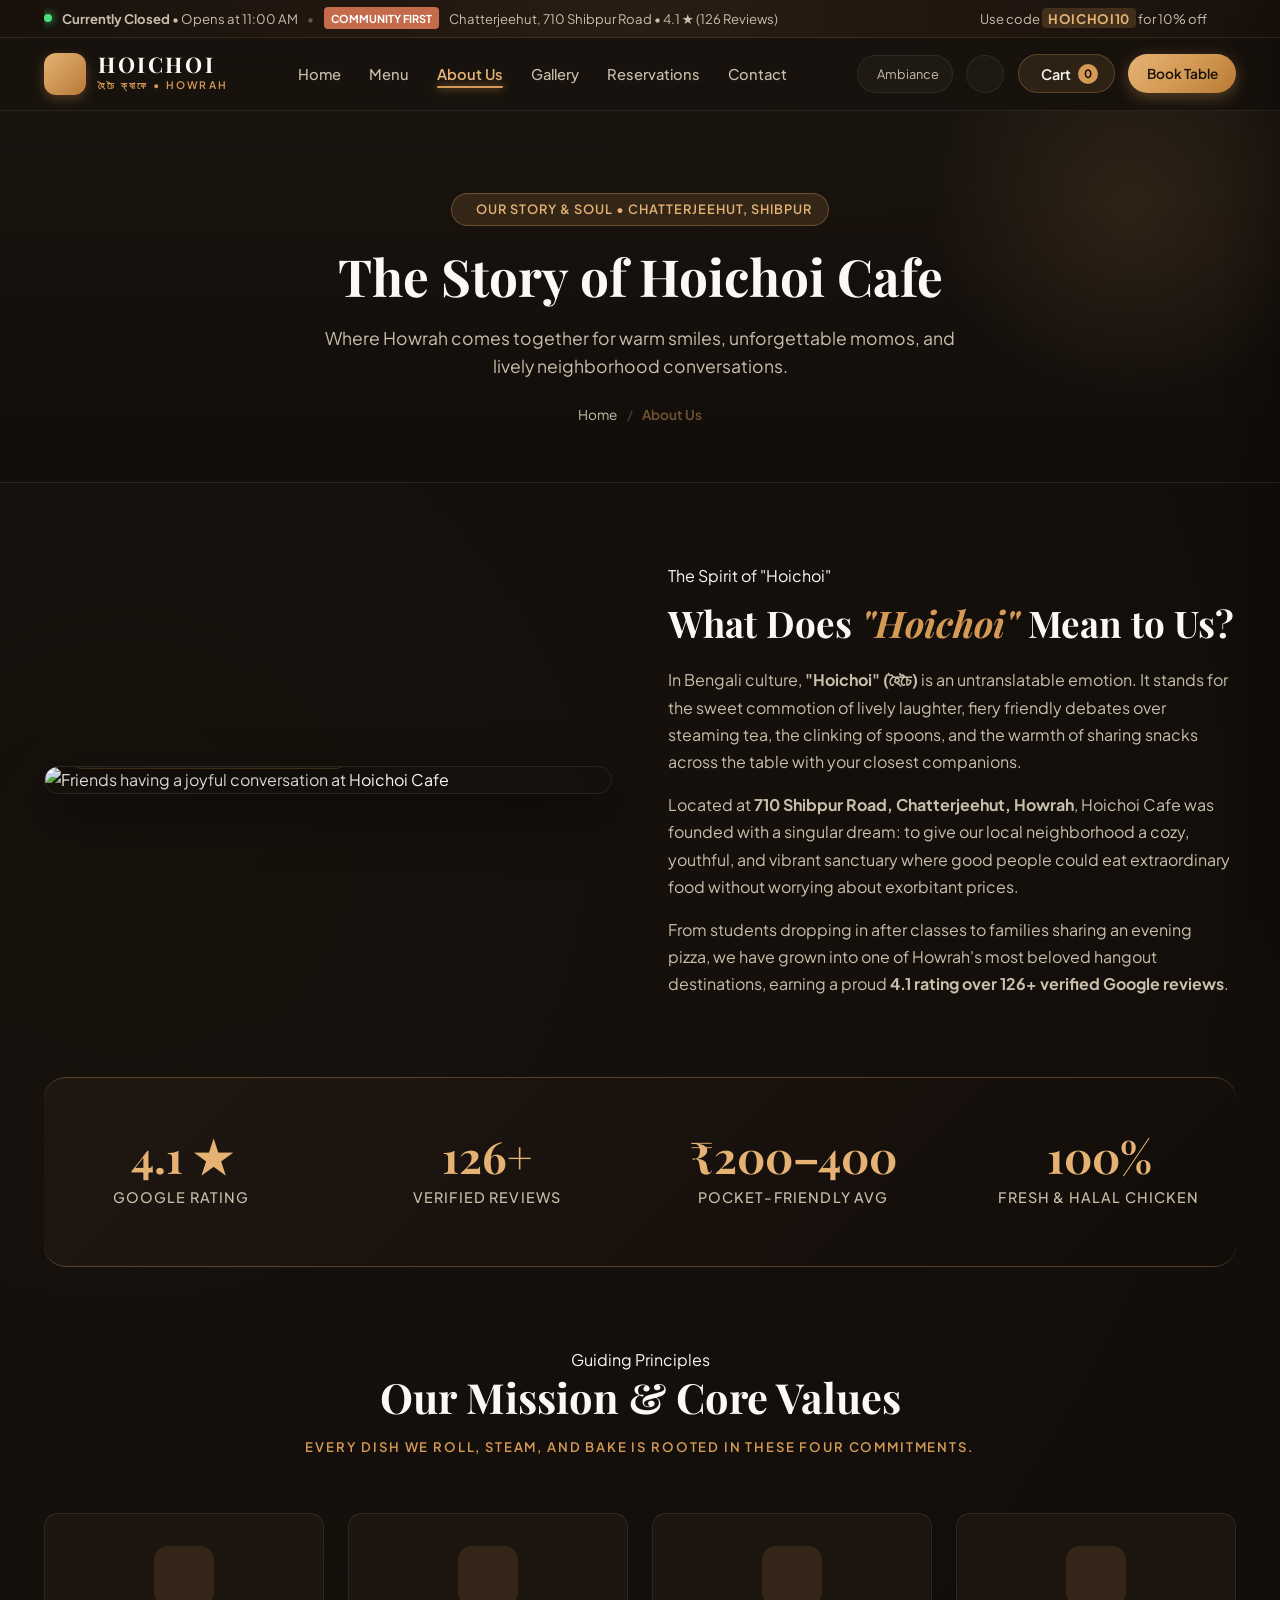
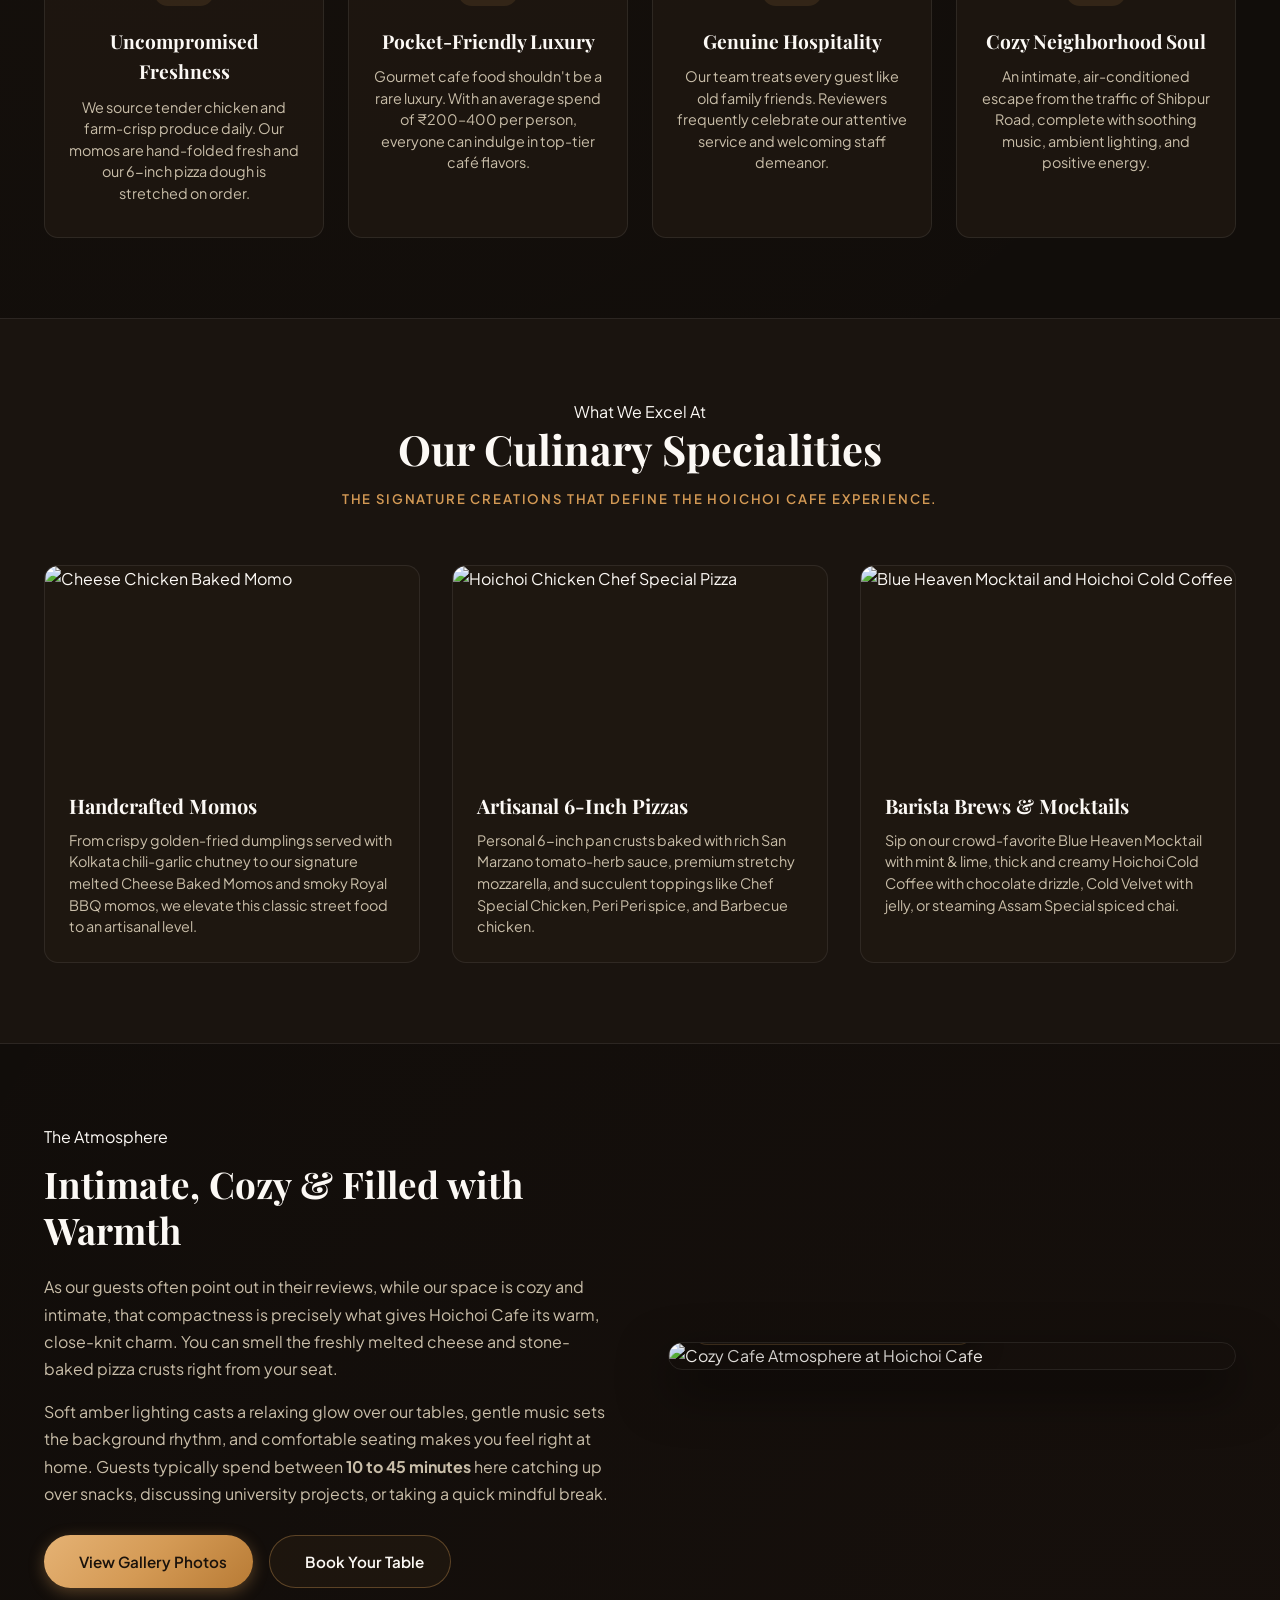
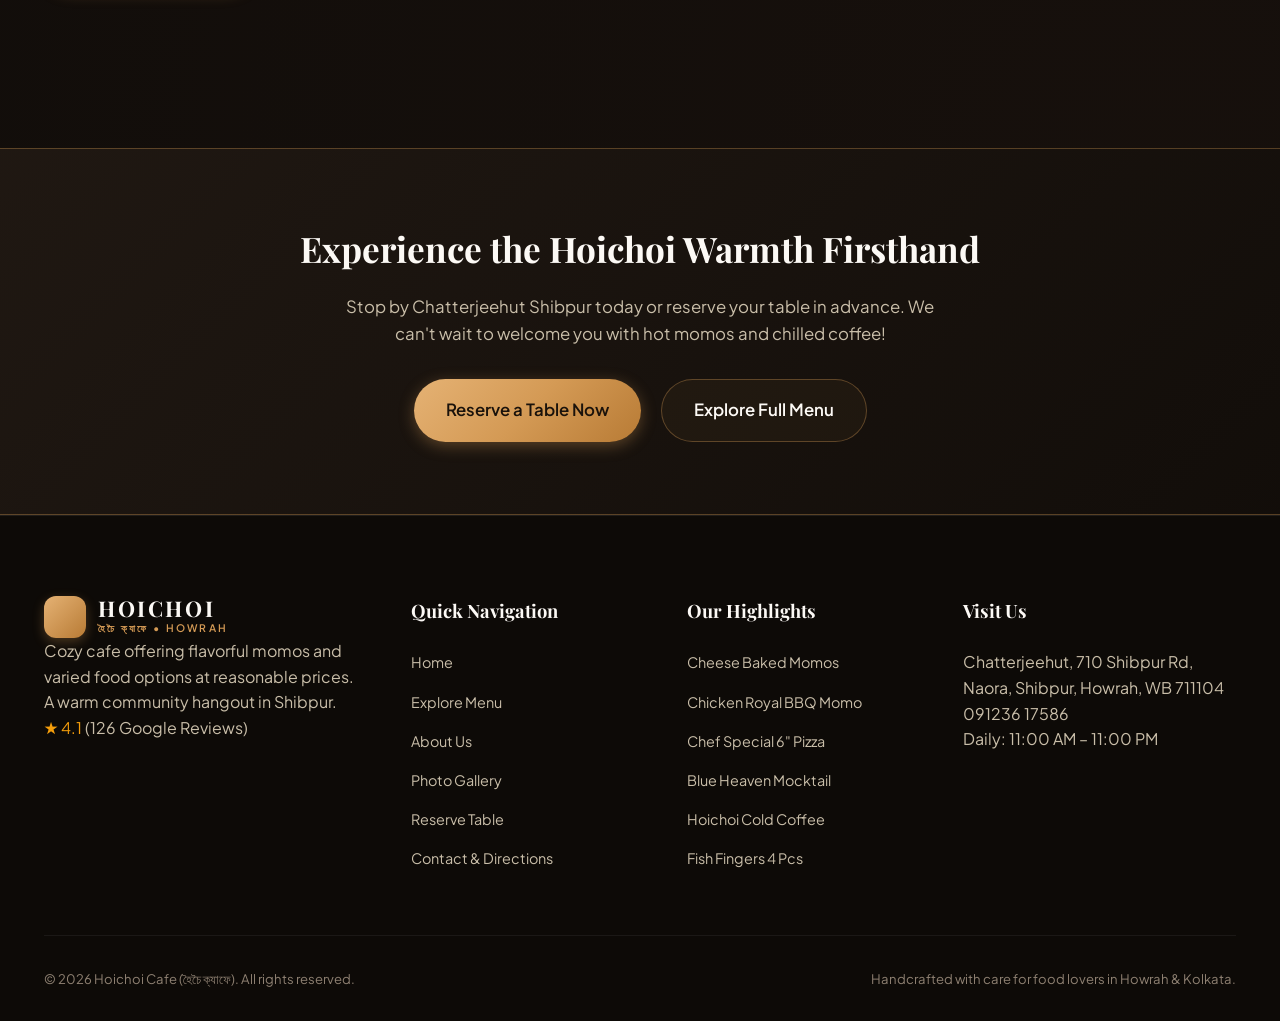
==== about.html @ 2b152eb0 "Add files via upload" ====
<!DOCTYPE html>
<html lang="en" data-theme="dark">
<head>
  <meta charset="UTF-8">
  <meta name="viewport" content="width=device-width, initial-scale=1.0">
  <title>About Us | Hoichoi Cafe - Our Story, Mission & Ambiance</title>
  <meta name="description" content="Discover the story behind Hoichoi Cafe in Chatterjeehut, Shibpur, Howrah. Learn about our passion for handcrafted momos, artisanal pizzas, warm hospitality, and community hangout vibe.">
  
  <!-- Google Fonts -->
  <link rel="preconnect" href="https://fonts.googleapis.com">
  <link rel="preconnect" href="https://fonts.gstatic.com" crossorigin>
  <link href="https://fonts.googleapis.com/css2?family=Outfit:wght@300;400;500;600;700&family=Playfair+Display:ital,wght@0,400;0,600;0,700;1,400&family=Plus+Jakarta+Sans:wght@300;400;500;600;700&display=swap" rel="stylesheet">
  
  <!-- Phosphor Icons -->
  <link rel="stylesheet" href="https://unpkg.com/@phosphor-icons/web@2.1.1/src/regular/style.css">
  <link rel="stylesheet" href="https://unpkg.com/@phosphor-icons/web@2.1.1/src/fill/style.css">
  
  <link rel="stylesheet" href="styles.css">
</head>
<body>
  <!-- Top Announcement Bar -->
  <div class="announcement-bar">
    <div class="container announcement-content">
      <div class="announcement-left">
        <span class="live-dot"></span>
        <span id="liveStatusText">Open Now • Closes 11:00 PM</span>
        <span class="sep">•</span>
        <span class="tag-pill">Community First</span>
        <span>Chatterjeehut, 710 Shibpur Road • 4.1 ★ (126 Reviews)</span>
      </div>
      <div class="announcement-right">
        <span class="promo-code">Use code <strong id="copyCoupon">HOICHOI10</strong> for 10% off</span>
        <div class="social-mini">
          <a href="contact.html" title="View Opening Hours"><i class="ph ph-clock"></i></a>
          <a href="https://maps.google.com/maps?rlz=1C1QRVC_enIN1239IN1239&udm&fvr=1&pvq=Cg0vZy8xMXQ4Mm03dnJ3IhoKFGNhZmUgd2l0aG91dCB3ZWJzaXRlEAIYAw&lqi=ChRjYWZlIHdpdGhvdXQgd2Vic2l0ZUj71c-poLmAgAhaHhAAEAEQAhgAIhRjYWZlIHdpdGhvdXQgd2Vic2l0ZZIBBGNhZmU&vet=10CAAQoqAOahcKEwjg4t6H-IuYAxUAAAAAHQAAAAAQDw..i&cs=0&um=1&ie=UTF-8&fb=1&gl=in&sa=X&ftid=0x3a02791e9f2cd5b3:0xe5c4fc4b0a69f94d" target="_blank" rel="noopener" title="Google Maps"><i class="ph ph-map-pin"></i></a>
        </div>
      </div>
    </div>
  </div>

  <!-- Header / Navigation -->
  <header class="site-header" id="header">
    <div class="container header-container">
      <a href="index.html" class="brand-logo" aria-label="Hoichoi Cafe Home">
        <div class="logo-mark">
          <i class="ph ph-coffee"></i>
          <span class="steam-ring"></span>
        </div>
        <div class="logo-text">
          <span class="brand-name">HOICHOI</span>
          <span class="brand-sub">হৈচৈ ক্যাফে • HOWRAH</span>
        </div>
      </a>

      <!-- Desktop Navigation Links -->
      <nav class="nav-menu" id="navMenu">
        <ul class="nav-list">
          <li><a href="index.html" class="nav-link">Home</a></li>
          <li><a href="menu.html" class="nav-link">Menu</a></li>
          <li><a href="about.html" class="nav-link active">About Us</a></li>
          <li><a href="gallery.html" class="nav-link">Gallery</a></li>
          <li><a href="reservations.html" class="nav-link">Reservations</a></li>
          <li><a href="contact.html" class="nav-link">Contact</a></li>
        </ul>
      </nav>

      <!-- Action Utilities -->
      <div class="header-actions">
        <!-- Ambient Sound Player Toggle -->
        <button class="icon-btn" id="soundToggle" title="Toggle cozy cafe ambient sound" aria-label="Toggle cafe ambiance audio">
          <i class="ph ph-speaker-slash" id="soundIcon"></i>
          <span class="audio-label">Ambiance</span>
        </button>

        <!-- Theme Toggle -->
        <button class="icon-btn" id="themeToggle" title="Switch Theme (Dark Roast / Warm Cream)" aria-label="Toggle Dark or Light theme">
          <i class="ph ph-sun" id="themeIcon"></i>
        </button>

        <!-- Cart Trigger Button -->
        <button class="cart-trigger" id="cartTrigger" aria-label="View Shopping Cart">
          <i class="ph ph-shopping-bag"></i>
          <span class="cart-label">Cart</span>
          <span class="cart-count" id="cartCount">0</span>
        </button>

        <!-- Reservation CTA -->
        <a href="reservations.html" class="btn btn-primary btn-sm header-cta">Book Table</a>

        <!-- Mobile Menu Toggle Button -->
        <button class="mobile-toggle" id="mobileMenuToggle" aria-label="Toggle navigation menu">
          <span class="bar"></span>
          <span class="bar"></span>
          <span class="bar"></span>
        </button>
      </div>
    </div>
  </header>

  <!-- Mobile Drawer Menu Overlay -->
  <div class="mobile-drawer" id="mobileDrawer">
    <div class="drawer-header">
      <div class="brand-logo">
        <div class="logo-mark"><i class="ph ph-coffee"></i></div>
        <div class="logo-text">
          <span class="brand-name">HOICHOI</span>
          <span class="brand-sub">হৈচৈ ক্যাফে</span>
        </div>
      </div>
      <button class="close-btn" id="mobileCloseBtn" aria-label="Close menu">&times;</button>
    </div>
    <ul class="mobile-nav-list">
      <li><a href="index.html" class="mobile-nav-link"><i class="ph ph-house"></i> Home</a></li>
      <li><a href="menu.html" class="mobile-nav-link"><i class="ph ph-fork-knife"></i> Full Menu</a></li>
      <li><a href="about.html" class="mobile-nav-link active"><i class="ph ph-info"></i> Our Story</a></li>
      <li><a href="gallery.html" class="mobile-nav-link"><i class="ph ph-image"></i> Photo Gallery</a></li>
      <li><a href="reservations.html" class="mobile-nav-link"><i class="ph ph-calendar-check"></i> Book a Table</a></li>
      <li><a href="contact.html" class="mobile-nav-link"><i class="ph ph-map-pin"></i> Hours & Contact</a></li>
    </ul>
    <div class="drawer-footer">
      <a href="reservations.html" class="btn btn-primary btn-block">Reserve a Table</a>
      <div class="drawer-info" style="margin-top: 1rem;">
        <p><i class="ph ph-map-pin"></i> Chatterjeehut, 710 Shibpur Rd, Howrah</p>
        <p><i class="ph ph-phone"></i> 091236 17586</p>
      </div>
    </div>
  </div>
  <div class="drawer-backdrop" id="drawerBackdrop"></div>

  <!-- PAGE HERO BANNER -->
  <section class="page-hero">
    <div class="container page-hero-container">
      <div class="page-badge">
        <i class="ph-fill ph-heart"></i> Our Story & Soul • Chatterjeehut, Shibpur
      </div>
      <h1 class="page-title">The Story of Hoichoi Cafe</h1>
      <p class="page-subtitle">
        Where Howrah comes together for warm smiles, unforgettable momos, and lively neighborhood conversations.
      </p>
      <nav class="breadcrumb-nav">
        <a href="index.html">Home</a>
        <span>/</span>
        <span class="current">About Us</span>
      </nav>
    </div>
  </section>

  <!-- CHAPTER 1: THE STORY & INTRODUCTION -->
  <section class="about-section">
    <div class="container">
      <div class="about-grid-2col">
        <div class="about-visual">
          <img src="https://images.unsplash.com/photo-1521017432531-fbd92d768814?q=80&w=900&auto=format&fit=crop" alt="Friends having a joyful conversation at Hoichoi Cafe">
          <div class="about-floating-card">
            <div class="rating-stars">★★★★★</div>
            <div class="rating-text">"Staff behaviour & Ambience also Good"</div>
            <strong style="font-size: 0.82rem; margin-top: 0.25rem; display: block;">— Subhajit D. (Google Review)</strong>
          </div>
        </div>

        <div class="about-content">
          <div class="section-tag"><i class="ph-fill ph-book-open"></i> The Spirit of "Hoichoi"</div>
          <h2 style="font-family: var(--font-heading); font-size: 2.3rem; margin: 0.75rem 0 1.25rem; line-height: 1.25;">
            What Does <span class="text-accent italic">"Hoichoi"</span> Mean to Us?
          </h2>
          <p style="color: var(--text-secondary); margin-bottom: 1rem; line-height: 1.7;">
            In Bengali culture, <strong>"Hoichoi" (হৈচৈ)</strong> is an untranslatable emotion. It stands for the sweet commotion of lively laughter, fiery friendly debates over steaming tea, the clinking of spoons, and the warmth of sharing snacks across the table with your closest companions.
          </p>
          <p style="color: var(--text-secondary); margin-bottom: 1rem; line-height: 1.7;">
            Located at <strong>710 Shibpur Road, Chatterjeehut, Howrah</strong>, Hoichoi Cafe was founded with a singular dream: to give our local neighborhood a cozy, youthful, and vibrant sanctuary where good people could eat extraordinary food without worrying about exorbitant prices.
          </p>
          <p style="color: var(--text-secondary); line-height: 1.7;">
            From students dropping in after classes to families sharing an evening pizza, we have grown into one of Howrah's most beloved hangout destinations, earning a proud <strong>4.1 rating over 126+ verified Google reviews</strong>.
          </p>
        </div>
      </div>

      <!-- KEY STATS RIBBON -->
      <div class="stats-ribbon" style="border-radius: var(--radius-lg); margin: 3rem 0;">
        <div class="stats-grid">
          <div class="stat-item">
            <div class="stat-num">4.1 ★</div>
            <div class="stat-label">Google Rating</div>
          </div>
          <div class="stat-item">
            <div class="stat-num">126+</div>
            <div class="stat-label">Verified Reviews</div>
          </div>
          <div class="stat-item">
            <div class="stat-num">₹200–400</div>
            <div class="stat-label">Pocket-Friendly Avg</div>
          </div>
          <div class="stat-item">
            <div class="stat-num">100%</div>
            <div class="stat-label">Fresh & Halal Chicken</div>
          </div>
        </div>
      </div>

      <!-- CHAPTER 2: OUR MISSION & VALUES -->
      <div style="margin-top: 5rem;">
        <div class="section-header text-center">
          <div class="section-tag"><i class="ph-fill ph-compass"></i> Guiding Principles</div>
          <h2 class="section-title">Our Mission & Core Values</h2>
          <p class="section-subtitle">Every dish we roll, steam, and bake is rooted in these four commitments.</p>
        </div>

        <div class="values-grid">
          <!-- Value 1 -->
          <div class="value-card">
            <div class="value-icon-box"><i class="ph ph-sparkle"></i></div>
            <h3>Uncompromised Freshness</h3>
            <p>
              We source tender chicken and farm-crisp produce daily. Our momos are hand-folded fresh and our 6-inch pizza dough is stretched on order.
            </p>
          </div>

          <!-- Value 2 -->
          <div class="value-card">
            <div class="value-icon-box"><i class="ph ph-wallet"></i></div>
            <h3>Pocket-Friendly Luxury</h3>
            <p>
              Gourmet cafe food shouldn't be a rare luxury. With an average spend of ₹200–400 per person, everyone can indulge in top-tier café flavors.
            </p>
          </div>

          <!-- Value 3 -->
          <div class="value-card">
            <div class="value-icon-box"><i class="ph ph-smiley"></i></div>
            <h3>Genuine Hospitality</h3>
            <p>
              Our team treats every guest like old family friends. Reviewers frequently celebrate our attentive service and welcoming staff demeanor.
            </p>
          </div>

          <!-- Value 4 -->
          <div class="value-card">
            <div class="value-icon-box"><i class="ph ph-armchair"></i></div>
            <h3>Cozy Neighborhood Soul</h3>
            <p>
              An intimate, air-conditioned escape from the traffic of Shibpur Road, complete with soothing music, ambient lighting, and positive energy.
            </p>
          </div>
        </div>
      </div>

    </div>
  </section>

  <!-- CHAPTER 3: OUR SPECIALITY SHOWCASE -->
  <section class="specialities-showcase">
    <div class="container">
      <div class="section-header text-center">
        <div class="section-tag"><i class="ph-fill ph-cooking-pot"></i> What We Excel At</div>
        <h2 class="section-title">Our Culinary Specialities</h2>
        <p class="section-subtitle">The signature creations that define the Hoichoi Cafe experience.</p>
      </div>

      <div class="specialities-grid">
        <!-- Spec 1: Momos -->
        <div class="spec-card">
          <div class="spec-image">
            <img src="https://images.unsplash.com/photo-1563245372-f21724e3856d?q=80&w=800&auto=format&fit=crop" alt="Cheese Chicken Baked Momo">
          </div>
          <div class="spec-content">
            <h3>Handcrafted Momos</h3>
            <p>
              From crispy golden-fried dumplings served with Kolkata chili-garlic chutney to our signature melted Cheese Baked Momos and smoky Royal BBQ momos, we elevate this classic street food to an artisanal level.
            </p>
          </div>
        </div>

        <!-- Spec 2: Pizzas -->
        <div class="spec-card">
          <div class="spec-image">
            <img src="https://images.unsplash.com/photo-1565299624946-b28f40a0ae38?q=80&w=800&auto=format&fit=crop" alt="Hoichoi Chicken Chef Special Pizza">
          </div>
          <div class="spec-content">
            <h3>Artisanal 6-Inch Pizzas</h3>
            <p>
              Personal 6-inch pan crusts baked with rich San Marzano tomato-herb sauce, premium stretchy mozzarella, and succulent toppings like Chef Special Chicken, Peri Peri spice, and Barbecue chicken.
            </p>
          </div>
        </div>

        <!-- Spec 3: Coolers & Coffee -->
        <div class="spec-card">
          <div class="spec-image">
            <img src="https://images.unsplash.com/photo-1513558161293-cdaf765ed2fd?q=80&w=800&auto=format&fit=crop" alt="Blue Heaven Mocktail and Hoichoi Cold Coffee">
          </div>
          <div class="spec-content">
            <h3>Barista Brews & Mocktails</h3>
            <p>
              Sip on our crowd-favorite Blue Heaven Mocktail with mint & lime, thick and creamy Hoichoi Cold Coffee with chocolate drizzle, Cold Velvet with jelly, or steaming Assam Special spiced chai.
            </p>
          </div>
        </div>
      </div>
    </div>
  </section>

  <!-- CHAPTER 4: CAFE ATMOSPHERE & AMBIANCE -->
  <section class="about-section" style="padding: 5rem 0;">
    <div class="container">
      <div class="about-grid-2col reverse">
        <div class="about-visual">
          <img src="https://images.unsplash.com/photo-1554118811-1e0d58224f24?q=80&w=900&auto=format&fit=crop" alt="Cozy Cafe Atmosphere at Hoichoi Cafe">
          <div class="about-floating-card">
            <div class="rating-stars">★★★★☆</div>
            <div class="rating-text">"Cozy place for hangout with friends and family, though space is bit short"</div>
            <strong style="font-size: 0.82rem; margin-top: 0.25rem; display: block;">— Anirban S. (Google Review)</strong>
          </div>
        </div>

        <div class="about-content">
          <div class="section-tag"><i class="ph-fill ph-coffee"></i> The Atmosphere</div>
          <h2 style="font-family: var(--font-heading); font-size: 2.3rem; margin: 0.75rem 0 1.25rem; line-height: 1.25;">
            Intimate, Cozy & Filled with Warmth
          </h2>
          <p style="color: var(--text-secondary); margin-bottom: 1rem; line-height: 1.7;">
            As our guests often point out in their reviews, while our space is cozy and intimate, that compactness is precisely what gives Hoichoi Cafe its warm, close-knit charm. You can smell the freshly melted cheese and stone-baked pizza crusts right from your seat.
          </p>
          <p style="color: var(--text-secondary); margin-bottom: 1rem; line-height: 1.7;">
            Soft amber lighting casts a relaxing glow over our tables, gentle music sets the background rhythm, and comfortable seating makes you feel right at home. Guests typically spend between <strong>10 to 45 minutes</strong> here catching up over snacks, discussing university projects, or taking a quick mindful break.
          </p>
          <div style="display: flex; gap: 1rem; margin-top: 1.75rem; flex-wrap: wrap;">
            <a href="gallery.html" class="btn btn-primary">
              <i class="ph ph-image"></i> View Gallery Photos
            </a>
            <a href="reservations.html" class="btn btn-outline">
              <i class="ph ph-calendar-check"></i> Book Your Table
            </a>
          </div>
        </div>
      </div>
    </div>
  </section>

  <!-- CTA BANNER -->
  <section style="background: linear-gradient(135deg, rgba(32, 24, 18, 0.95), rgba(18, 13, 9, 0.95)); border-top: 1px solid var(--border-accent); border-bottom: 1px solid var(--border-accent); padding: 4.5rem 0; text-align: center;">
    <div class="container">
      <h2 style="font-family: var(--font-heading); font-size: 2.2rem; margin-bottom: 1rem;">Experience the Hoichoi Warmth Firsthand</h2>
      <p style="color: var(--text-secondary); max-width: 620px; margin: 0 auto 2rem; font-size: 1.05rem; line-height: 1.6;">
        Stop by Chatterjeehut Shibpur today or reserve your table in advance. We can't wait to welcome you with hot momos and chilled coffee!
      </p>
      <div style="display: flex; justify-content: center; gap: 1.25rem; flex-wrap: wrap;">
        <a href="reservations.html" class="btn btn-primary btn-lg">Reserve a Table Now</a>
        <a href="menu.html" class="btn btn-outline btn-lg">Explore Full Menu</a>
      </div>
    </div>
  </section>

  <!-- SITE FOOTER -->
  <footer class="site-footer">
    <div class="container">
      <div class="footer-grid">
        <div class="footer-col brand-col">
          <div class="brand-logo footer-logo">
            <div class="logo-mark"><i class="ph ph-coffee"></i></div>
            <div class="logo-text">
              <span class="brand-name">HOICHOI</span>
              <span class="brand-sub">হৈচৈ ক্যাফে • HOWRAH</span>
            </div>
          </div>
          <p class="footer-desc">
            Cozy cafe offering flavorful momos and varied food options at reasonable prices. A warm community hangout in Shibpur.
          </p>
          <div class="footer-rating-pill">
            <span style="color: #f59e0b;">★ 4.1</span>
            <span>(126 Google Reviews)</span>
          </div>
        </div>

        <div class="footer-col">
          <h4 class="footer-heading">Quick Navigation</h4>
          <ul class="footer-links">
            <li><a href="index.html">Home</a></li>
            <li><a href="menu.html">Explore Menu</a></li>
            <li><a href="about.html">About Us</a></li>
            <li><a href="gallery.html">Photo Gallery</a></li>
            <li><a href="reservations.html">Reserve Table</a></li>
            <li><a href="contact.html">Contact & Directions</a></li>
          </ul>
        </div>

        <div class="footer-col">
          <h4 class="footer-heading">Our Highlights</h4>
          <ul class="footer-links">
            <li><a href="menu.html">Cheese Baked Momos</a></li>
            <li><a href="menu.html">Chicken Royal BBQ Momo</a></li>
            <li><a href="menu.html">Chef Special 6" Pizza</a></li>
            <li><a href="menu.html">Blue Heaven Mocktail</a></li>
            <li><a href="menu.html">Hoichoi Cold Coffee</a></li>
            <li><a href="menu.html">Fish Fingers 4 Pcs</a></li>
          </ul>
        </div>

        <div class="footer-col">
          <h4 class="footer-heading">Visit Us</h4>
          <p class="footer-address">
            <i class="ph ph-map-pin"></i> Chatterjeehut, 710 Shibpur Rd, Naora, Shibpur, Howrah, WB 711104
          </p>
          <p class="footer-phone">
            <i class="ph ph-phone"></i> <a href="tel:09123617586">091236 17586</a>
          </p>
          <p class="footer-hours">
            <i class="ph ph-clock"></i> Daily: 11:00 AM – 11:00 PM
          </p>
        </div>
      </div>

      <div class="footer-bottom">
        <p>&copy; 2026 Hoichoi Cafe (হৈচৈ ক্যাফে). All rights reserved.</p>
        <p class="footer-credit">Handcrafted with care for food lovers in Howrah & Kolkata.</p>
      </div>
    </div>
  </footer>

  <!-- SLIDE-OUT CART DRAWER -->
  <div class="cart-drawer" id="cartDrawer">
    <div class="cart-header">
      <div class="cart-title-wrap">
        <i class="ph ph-shopping-bag"></i>
        <h3>Your Order</h3>
        <span class="cart-items-count-badge" id="cartHeaderCount">0 items</span>
      </div>
      <div style="display: flex; gap: 0.5rem; align-items: center;">
        <button class="icon-btn-sm" id="clearCartBtn" title="Clear Cart"><i class="ph ph-trash"></i></button>
        <button class="close-btn" id="closeCartBtn" aria-label="Close cart">&times;</button>
      </div>
    </div>

    <!-- Order Type Selector -->
    <div class="order-type-selector">
      <button class="type-pill active" data-type="pickup">Takeaway / Pickup</button>
      <button class="type-pill" data-type="dinein">Dine-in</button>
      <button class="type-pill" data-type="delivery">Local Delivery</button>
    </div>

    <!-- Cart Items Scroll List -->
    <div class="cart-items-list" id="cartItemsList">
      <!-- Injected by app.js -->
    </div>

    <!-- Cart Footer & Calculations -->
    <div class="cart-footer">
      <!-- Promo Code Field -->
      <div class="promo-box">
        <input type="text" id="promoCodeInput" placeholder="Promo code (e.g. HOICHOI10)" aria-label="Promo code">
        <button class="btn btn-sm btn-outline" id="applyPromoBtn">Apply</button>
      </div>

      <!-- Tip Selector -->
      <div class="tip-section">
        <span class="tip-label">Kitchen Team Tip:</span>
        <div class="tip-pills">
          <button class="tip-pill active" data-tip="0">0%</button>
          <button class="tip-pill" data-tip="5">5%</button>
          <button class="tip-pill" data-tip="10">10%</button>
        </div>
      </div>

      <!-- Price Breakdown -->
      <div class="pricing-summary">
        <div class="summary-line">
          <span>Subtotal</span>
          <span id="cartSubtotal">₹0</span>
        </div>
        <div class="summary-line" id="discountRow" style="display: none; color: #4ade80;">
          <span>Discount (HOICHOI10)</span>
          <span id="cartDiscount">-₹0</span>
        </div>
        <div class="summary-line">
          <span>Tip</span>
          <span id="cartTip">₹0</span>
        </div>
        <div class="summary-line total-line">
          <span>Total Payable</span>
          <span id="cartTotal">₹0</span>
        </div>
      </div>

      <button class="btn btn-primary btn-block btn-lg" id="checkoutBtn">
        <span>Proceed to Checkout</span>
        <i class="ph ph-arrow-right"></i>
      </button>
    </div>
  </div>

  <!-- CHECKOUT SUCCESS MODAL -->
  <div class="modal-backdrop" id="checkoutSuccessModal">
    <div class="checkout-card glassmorphism">
      <div class="checkout-badge-icon"><i class="ph-fill ph-check-circle"></i></div>
      <h2 style="font-family: var(--font-heading); margin-bottom: 0.5rem;">Order Received!</h2>
      <p style="color: var(--text-secondary); margin-bottom: 1.5rem;">
        Thank you for ordering at Hoichoi Cafe. Your order reference code is:
      </p>
      <div class="order-ref-pill" id="orderReferenceCode" style="font-size: 1.4rem; font-weight: 700; letter-spacing: 0.1em; color: var(--accent-light); margin-bottom: 1rem;">
        #HC-5421
      </div>
      <p style="font-size: 0.9rem; color: var(--text-muted); margin-bottom: 1.5rem;">
        Total: <strong id="modalOrderTotal" style="color: var(--text-primary);">₹0</strong> • Estimated preparation time: 15–20 minutes. Please present this code at our counter at Chatterjeehut.
      </p>
      <button class="btn btn-primary" id="closeOrderSuccessBtn">Awesome, Got It!</button>
    </div>
  </div>

  <!-- Toast Notification Container -->
  <div class="toast-container" id="toastContainer"></div>

  <!-- Application Script -->
  <script src="app.js"></script>
</body>
</html>
---- styles.css ----
/* ==========================================================================
   L'AURA CAFÉ & ROASTERY - LUXURY ARTISANAL DESIGN SYSTEM
   ========================================================================== */

:root {
  /* Dark Roast Palette (Default) */
  --bg-primary: #110d0a;
  --bg-secondary: #1a140f;
  --bg-card: rgba(32, 24, 18, 0.75);
  --bg-card-hover: rgba(43, 33, 25, 0.9);
  --bg-glass: rgba(26, 20, 15, 0.7);
  --bg-glass-border: rgba(216, 159, 92, 0.18);
  
  --text-primary: #fcf9f5;
  --text-secondary: #c9bea9;
  --text-muted: #8e8072;
  
  --accent-primary: #d49a55;
  --accent-light: #e5b274;
  --accent-dark: #b87b35;
  --accent-terracotta: #c46b4c;
  --accent-sage: #7d967e;
  
  --border-subtle: rgba(255, 255, 255, 0.08);
  --border-accent: rgba(212, 154, 85, 0.35);
  
  --shadow-sm: 0 4px 12px rgba(0, 0, 0, 0.25);
  --shadow-md: 0 10px 30px rgba(0, 0, 0, 0.35);
  --shadow-lg: 0 20px 50px rgba(0, 0, 0, 0.55);
  --shadow-glow: 0 0 35px rgba(212, 154, 85, 0.25);

  --font-heading: 'Playfair Display', Georgia, serif;
  --font-body: 'Plus Jakarta Sans', system-ui, -apple-system, sans-serif;
  --font-accent: 'Outfit', sans-serif;

  --radius-sm: 8px;
  --radius-md: 14px;
  --radius-lg: 22px;
  --radius-full: 9999px;

  --transition-fast: 0.18s cubic-bezier(0.4, 0, 0.2, 1);
  --transition-normal: 0.3s cubic-bezier(0.4, 0, 0.2, 1);
  --transition-smooth: 0.45s cubic-bezier(0.16, 1, 0.3, 1);
}

/* Warm Cream Daylight Mode */
[data-theme="light"] {
  --bg-primary: #faf6f0;
  --bg-secondary: #f2ece2;
  --bg-card: rgba(255, 255, 255, 0.85);
  --bg-card-hover: #ffffff;
  --bg-glass: rgba(255, 255, 255, 0.82);
  --bg-glass-border: rgba(184, 123, 53, 0.22);
  
  --text-primary: #241913;
  --text-secondary: #57463b;
  --text-muted: #827265;
  
  --accent-primary: #b87b35;
  --accent-light: #cb924f;
  --accent-dark: #8c571e;
  --accent-terracotta: #ad5435;
  --accent-sage: #5e7a60;
  
  --border-subtle: rgba(43, 29, 20, 0.1);
  --border-accent: rgba(184, 123, 53, 0.35);
  
  --shadow-sm: 0 4px 12px rgba(87, 70, 59, 0.08);
  --shadow-md: 0 10px 30px rgba(87, 70, 59, 0.12);
  --shadow-lg: 0 20px 50px rgba(87, 70, 59, 0.18);
  --shadow-glow: 0 0 35px rgba(184, 123, 53, 0.15);
}

/* ==========================================================================
   RESET & BASE STYLES
   ========================================================================== */
*, *::before, *::after {
  box-sizing: border-box;
  margin: 0;
  padding: 0;
}

html {
  scroll-behavior: smooth;
  font-size: 16px;
  -webkit-text-size-adjust: 100%;
}

body {
  font-family: var(--font-body);
  background-color: var(--bg-primary);
  color: var(--text-primary);
  line-height: 1.6;
  overflow-x: hidden;
  transition: background-color var(--transition-normal), color var(--transition-normal);
  background-image: 
    radial-gradient(circle at 10% 20%, rgba(212, 154, 85, 0.03) 0%, transparent 40%),
    radial-gradient(circle at 90% 80%, rgba(196, 107, 76, 0.03) 0%, transparent 40%);
}

img {
  max-width: 100%;
  height: auto;
  display: block;
}

a {
  color: inherit;
  text-decoration: none;
  transition: color var(--transition-fast);
}

button, input, select, textarea {
  font-family: inherit;
  font-size: inherit;
  color: inherit;
  border: none;
  outline: none;
  background: none;
}

button {
  cursor: pointer;
}

ul {
  list-style: none;
}

.container {
  width: 100%;
  max-width: 1240px;
  margin-left: auto;
  margin-right: auto;
  padding-left: 1.5rem;
  padding-right: 1.5rem;
}

.glassmorphism {
  background: var(--bg-card);
  backdrop-filter: blur(14px);
  -webkit-backdrop-filter: blur(14px);
  border: 1px solid var(--bg-glass-border);
  box-shadow: var(--shadow-md);
}

.text-accent {
  color: var(--accent-primary);
}

.italic {
  font-style: italic;
  font-family: var(--font-heading);
}

/* ==========================================================================
   BUTTONS & PILLS
   ========================================================================== */
.btn {
  display: inline-flex;
  align-items: center;
  justify-content: center;
  gap: 0.6rem;
  padding: 0.85rem 1.6rem;
  border-radius: var(--radius-full);
  font-weight: 600;
  font-size: 0.95rem;
  transition: all var(--transition-fast);
  text-decoration: none;
  cursor: pointer;
  white-space: nowrap;
}

.btn-primary {
  background: linear-gradient(135deg, var(--accent-light) 0%, var(--accent-primary) 50%, var(--accent-dark) 100%);
  color: #1a120b;
  box-shadow: 0 4px 15px rgba(212, 154, 85, 0.35);
}

.btn-primary:hover {
  transform: translateY(-2px);
  box-shadow: 0 6px 20px rgba(212, 154, 85, 0.5);
  filter: brightness(1.05);
}

.btn-outline {
  border: 1px solid var(--border-accent);
  color: var(--text-primary);
  background: rgba(212, 154, 85, 0.05);
}

.btn-outline:hover {
  border-color: var(--accent-primary);
  background: rgba(212, 154, 85, 0.15);
  color: var(--accent-primary);
  transform: translateY(-2px);
}

.btn-accent {
  background: var(--accent-primary);
  color: #120d0a;
  font-weight: 600;
}

.btn-accent:hover {
  background: var(--accent-light);
  transform: translateY(-1px);
}

.btn-ghost {
  color: var(--text-secondary);
}

.btn-ghost:hover {
  color: var(--accent-primary);
  background: rgba(212, 154, 85, 0.08);
}

.btn-lg {
  padding: 1.05rem 2rem;
  font-size: 1.05rem;
}

.btn-sm {
  padding: 0.55rem 1.15rem;
  font-size: 0.85rem;
}

.btn-xs {
  padding: 0.4rem 0.8rem;
  font-size: 0.8rem;
}

.btn-block {
  width: 100%;
}

.badge-pill {
  display: inline-flex;
  align-items: center;
  gap: 0.45rem;
  padding: 0.35rem 0.95rem;
  border-radius: var(--radius-full);
  font-size: 0.82rem;
  font-weight: 600;
  letter-spacing: 0.04em;
  text-transform: uppercase;
  background: rgba(212, 154, 85, 0.14);
  color: var(--accent-light);
  border: 1px solid rgba(212, 154, 85, 0.28);
}

/* ==========================================================================
   ANNOUNCEMENT BAR
   ========================================================================== */
.announcement-bar {
  background: linear-gradient(90deg, #18110b 0%, #291c13 50%, #18110b 100%);
  color: var(--text-secondary);
  font-size: 0.82rem;
  border-bottom: 1px solid rgba(212, 154, 85, 0.15);
  padding: 0.45rem 0;
  position: relative;
  z-index: 1001;
}

.announcement-content {
  display: flex;
  align-items: center;
  justify-content: space-between;
  gap: 1rem;
}

.announcement-left {
  display: flex;
  align-items: center;
  gap: 0.6rem;
  overflow: hidden;
  white-space: nowrap;
  text-overflow: ellipsis;
}

.live-dot {
  width: 8px;
  height: 8px;
  background: #4ade80;
  border-radius: 50%;
  display: inline-block;
  box-shadow: 0 0 10px #4ade80;
  animation: pulseGreen 2s infinite ease-in-out;
}

@keyframes pulseGreen {
  0%, 100% { opacity: 1; transform: scale(1); }
  50% { opacity: 0.5; transform: scale(1.3); }
}

.announcement-left .sep {
  opacity: 0.4;
}

.tag-pill {
  background: var(--accent-terracotta);
  color: #fff;
  font-size: 0.68rem;
  font-weight: 700;
  text-transform: uppercase;
  padding: 0.15rem 0.45rem;
  border-radius: 4px;
}

.announcement-right {
  display: flex;
  align-items: center;
  gap: 1.2rem;
  flex-shrink: 0;
}

.promo-code strong {
  color: var(--accent-light);
  background: rgba(212, 154, 85, 0.2);
  padding: 0.1rem 0.4rem;
  border-radius: 4px;
  letter-spacing: 0.05em;
  cursor: pointer;
}

.promo-code strong:hover {
  text-decoration: underline;
}

.social-mini {
  display: flex;
  gap: 0.6rem;
}

.social-mini a {
  opacity: 0.7;
  font-size: 1rem;
}

.social-mini a:hover {
  opacity: 1;
  color: var(--accent-light);
}

/* ==========================================================================
   HEADER & NAVBAR
   ========================================================================== */
.site-header {
  position: sticky;
  top: 0;
  z-index: 1000;
  background: var(--bg-glass);
  backdrop-filter: blur(16px);
  -webkit-backdrop-filter: blur(16px);
  border-bottom: 1px solid var(--border-subtle);
  transition: all var(--transition-normal);
}

.site-header.scrolled {
  background: rgba(18, 13, 9, 0.94);
  box-shadow: var(--shadow-md);
  border-bottom: 1px solid var(--border-accent);
}

[data-theme="light"] .site-header.scrolled {
  background: rgba(250, 246, 240, 0.95);
}

.header-container {
  display: flex;
  align-items: center;
  justify-content: space-between;
  height: 72px;
}

.brand-logo {
  display: flex;
  align-items: center;
  gap: 0.75rem;
  text-decoration: none;
}

.logo-mark {
  width: 42px;
  height: 42px;
  border-radius: 12px;
  background: linear-gradient(135deg, var(--accent-light) 0%, var(--accent-dark) 100%);
  color: #120d0a;
  display: flex;
  align-items: center;
  justify-content: center;
  font-size: 1.35rem;
  box-shadow: 0 4px 12px rgba(212, 154, 85, 0.3);
  position: relative;
}

.logo-text {
  display: flex;
  flex-direction: column;
}

.brand-name {
  font-family: var(--font-heading);
  font-weight: 700;
  font-size: 1.35rem;
  letter-spacing: 0.12em;
  color: var(--text-primary);
  line-height: 1.1;
}

.brand-sub {
  font-size: 0.65rem;
  letter-spacing: 0.22em;
  color: var(--accent-primary);
  font-weight: 600;
}

.nav-list {
  display: flex;
  align-items: center;
  gap: 1.75rem;
}

.nav-link {
  font-size: 0.92rem;
  font-weight: 500;
  color: var(--text-secondary);
  position: relative;
  padding: 0.35rem 0;
}

.nav-link::after {
  content: '';
  position: absolute;
  bottom: 0;
  left: 0;
  width: 0;
  height: 2px;
  background: var(--accent-primary);
  transition: width var(--transition-fast);
  border-radius: 2px;
}

.nav-link:hover {
  color: var(--accent-light);
}

.nav-link:hover::after {
  width: 100%;
}

.header-actions {
  display: flex;
  align-items: center;
  gap: 0.85rem;
}

.icon-btn {
  width: 38px;
  height: 38px;
  border-radius: 50%;
  display: flex;
  align-items: center;
  justify-content: center;
  color: var(--text-secondary);
  border: 1px solid var(--border-subtle);
  background: rgba(255, 255, 255, 0.03);
  transition: all var(--transition-fast);
  font-size: 1.1rem;
  position: relative;
}

.icon-btn:hover {
  color: var(--accent-light);
  border-color: var(--border-accent);
  background: rgba(212, 154, 85, 0.1);
  transform: translateY(-1px);
}

#soundToggle {
  width: auto;
  border-radius: var(--radius-full);
  padding: 0 0.8rem;
  gap: 0.4rem;
  font-size: 0.8rem;
}

#soundToggle.playing {
  border-color: var(--accent-primary);
  color: var(--accent-light);
  background: rgba(212, 154, 85, 0.15);
}

.cart-trigger {
  display: flex;
  align-items: center;
  gap: 0.45rem;
  padding: 0.55rem 0.95rem;
  border-radius: var(--radius-full);
  background: rgba(212, 154, 85, 0.12);
  border: 1px solid rgba(212, 154, 85, 0.28);
  color: var(--text-primary);
  font-weight: 600;
  font-size: 0.9rem;
  transition: all var(--transition-fast);
}

.cart-trigger:hover {
  background: rgba(212, 154, 85, 0.25);
  border-color: var(--accent-primary);
  transform: translateY(-1px);
}

.cart-count {
  width: 20px;
  height: 20px;
  border-radius: 50%;
  background: var(--accent-primary);
  color: #120d0a;
  font-size: 0.72rem;
  font-weight: 700;
  display: flex;
  align-items: center;
  justify-content: center;
}

.mobile-toggle {
  display: none;
  flex-direction: column;
  gap: 5px;
  width: 32px;
  height: 32px;
  justify-content: center;
  align-items: center;
}

.mobile-toggle .bar {
  width: 22px;
  height: 2px;
  background: var(--text-primary);
  border-radius: 2px;
  transition: all var(--transition-fast);
}

/* ==========================================================================
   MOBILE DRAWER
   ========================================================================== */
.mobile-drawer {
  position: fixed;
  top: 0;
  right: -320px;
  width: 300px;
  height: 100vh;
  background: var(--bg-secondary);
  border-left: 1px solid var(--border-accent);
  z-index: 2000;
  padding: 1.75rem;
  display: flex;
  flex-direction: column;
  justify-content: space-between;
  transition: right var(--transition-smooth);
  box-shadow: var(--shadow-lg);
}

.mobile-drawer.open {
  right: 0;
}

.drawer-header {
  display: flex;
  justify-content: space-between;
  align-items: center;
  padding-bottom: 1.25rem;
  border-bottom: 1px solid var(--border-subtle);
}

.close-btn {
  font-size: 2rem;
  color: var(--text-secondary);
  line-height: 1;
}

.close-btn:hover {
  color: var(--accent-light);
}

.mobile-nav-list {
  display: flex;
  flex-direction: column;
  gap: 1.25rem;
  margin: 2rem 0;
}

.mobile-nav-link {
  font-size: 1.15rem;
  font-weight: 600;
  color: var(--text-primary);
  display: block;
}

.mobile-nav-link:hover {
  color: var(--accent-primary);
  transform: translateX(4px);
}

.drawer-backdrop, .cart-backdrop {
  position: fixed;
  inset: 0;
  background: rgba(0, 0, 0, 0.7);
  backdrop-filter: blur(4px);
  z-index: 1999;
  opacity: 0;
  pointer-events: none;
  transition: opacity var(--transition-normal);
}

.drawer-backdrop.active, .cart-backdrop.active {
  opacity: 1;
  pointer-events: auto;
}

.drawer-info {
  margin-top: 1.25rem;
  font-size: 0.85rem;
  color: var(--text-secondary);
  display: flex;
  flex-direction: column;
  gap: 0.4rem;
}

.drawer-info i {
  color: var(--accent-primary);
}

/* ==========================================================================
   HERO SECTION
   ========================================================================== */
.hero-section {
  position: relative;
  min-height: calc(100vh - 110px);
  display: flex;
  align-items: center;
  padding: 4.5rem 0 3.5rem;
  overflow: hidden;
}

.hero-bg-overlay {
  position: absolute;
  inset: 0;
  background: 
    radial-gradient(ellipse at 75% 30%, rgba(212, 154, 85, 0.15) 0%, transparent 60%),
    radial-gradient(ellipse at 25% 70%, rgba(196, 107, 76, 0.1) 0%, transparent 55%),
    url("data:image/svg+xml,%3Csvg viewBox='0 0 200 200' xmlns='http://www.w3.org/2000/svg'%3E%3Cfilter id='noiseFilter'%3E%3CfeTurbulence type='fractalNoise' baseFrequency='0.75' numOctaves='3' stitchTiles='stitch'/%3E%3C/filter%3E%3Crect width='100%25' height='100%25' filter='url(%23noiseFilter)' opacity='0.03'/%3E%3C/svg%3E");
  pointer-events: none;
}

.hero-container {
  display: grid;
  grid-template-columns: 1.15fr 0.85fr;
  align-items: center;
  gap: 3.5rem;
  position: relative;
  z-index: 2;
}

.hero-badge {
  margin-bottom: 1.5rem;
}

.hero-title {
  font-family: var(--font-heading);
  font-size: 3.6rem;
  font-weight: 700;
  line-height: 1.12;
  margin-bottom: 1.5rem;
  color: var(--text-primary);
  letter-spacing: -0.015em;
}

.hero-description {
  font-size: 1.15rem;
  color: var(--text-secondary);
  line-height: 1.7;
  margin-bottom: 2.25rem;
  max-width: 580px;
}

.hero-cta-group {
  display: flex;
  align-items: center;
  gap: 1.25rem;
  margin-bottom: 2.75rem;
  flex-wrap: wrap;
}

.hero-highlights {
  display: flex;
  align-items: center;
  gap: 1.5rem;
  flex-wrap: wrap;
  padding-top: 1.5rem;
  border-top: 1px solid var(--border-subtle);
}

.highlight-item {
  display: flex;
  align-items: center;
  gap: 0.5rem;
  font-size: 0.86rem;
  font-weight: 500;
  color: var(--text-secondary);
}

.highlight-item i {
  color: var(--accent-primary);
  font-size: 1.1rem;
}

.hero-card-wrapper {
  position: relative;
}

.hero-card-wrapper::before {
  content: '';
  position: absolute;
  inset: -20px;
  background: radial-gradient(circle, rgba(212, 154, 85, 0.25) 0%, transparent 70%);
  filter: blur(25px);
  z-index: 1;
}

.hero-card {
  position: relative;
  z-index: 2;
  border-radius: var(--radius-lg);
  overflow: hidden;
  transition: transform var(--transition-normal);
}

.hero-card:hover {
  transform: translateY(-5px);
}

.hero-card-media {
  position: relative;
  height: 270px;
  overflow: hidden;
}

.hero-card-media img {
  width: 100%;
  height: 100%;
  object-fit: cover;
  transition: transform 0.6s ease;
}

.hero-card:hover .hero-card-media img {
  transform: scale(1.05);
}

.card-chip {
  position: absolute;
  top: 1rem;
  right: 1rem;
  background: rgba(18, 13, 9, 0.85);
  backdrop-filter: blur(8px);
  color: var(--accent-light);
  border: 1px solid var(--border-accent);
  padding: 0.3rem 0.75rem;
  border-radius: var(--radius-full);
  font-size: 0.75rem;
  font-weight: 700;
  text-transform: uppercase;
  letter-spacing: 0.05em;
}

.hero-card-details {
  padding: 1.75rem;
}

.card-meta {
  display: flex;
  justify-content: space-between;
  align-items: center;
  margin-bottom: 0.65rem;
}

.card-meta .rating {
  font-size: 0.85rem;
  color: var(--accent-light);
  display: flex;
  align-items: center;
  gap: 0.3rem;
  font-weight: 600;
}

.card-meta .price {
  font-family: var(--font-heading);
  font-size: 1.35rem;
  font-weight: 700;
  color: var(--accent-light);
}

.card-title {
  font-family: var(--font-heading);
  font-size: 1.35rem;
  margin-bottom: 0.5rem;
  color: var(--text-primary);
}

.card-desc {
  font-size: 0.88rem;
  color: var(--text-secondary);
  line-height: 1.55;
  margin-bottom: 1rem;
}

.tasting-notes {
  display: flex;
  flex-wrap: wrap;
  gap: 0.4rem;
  margin-bottom: 1.25rem;
}

.note-pill {
  font-size: 0.72rem;
  padding: 0.2rem 0.6rem;
  border-radius: var(--radius-full);
  background: rgba(255, 255, 255, 0.06);
  color: var(--text-secondary);
  border: 1px solid var(--border-subtle);
}

.hero-quick-add {
  width: 100%;
}

.scroll-down-indicator {
  position: absolute;
  bottom: 1.5rem;
  left: 50%;
  transform: translateX(-50%);
  color: var(--text-muted);
  font-size: 1.6rem;
  animation: bounce 2.2s infinite;
  z-index: 2;
}

@keyframes bounce {
  0%, 20%, 50%, 80%, 100% { transform: translateY(0) translateX(-50%); }
  40% { transform: translateY(-10px) translateX(-50%); }
  60% { transform: translateY(-5px) translateX(-50%); }
}

/* ==========================================================================
   FEATURES STRIP
   ========================================================================== */
.features-section {
  padding: 3rem 0;
  background: var(--bg-secondary);
  border-top: 1px solid var(--border-subtle);
  border-bottom: 1px solid var(--border-subtle);
}

.features-grid {
  display: grid;
  grid-template-columns: repeat(4, 1fr);
  gap: 2rem;
}

.feature-card {
  display: flex;
  flex-direction: column;
  gap: 0.65rem;
}

.feature-icon {
  width: 48px;
  height: 48px;
  border-radius: 12px;
  background: rgba(212, 154, 85, 0.12);
  border: 1px solid rgba(212, 154, 85, 0.25);
  color: var(--accent-light);
  display: flex;
  align-items: center;
  justify-content: center;
  font-size: 1.5rem;
}

.feature-card h4 {
  font-family: var(--font-heading);
  font-size: 1.15rem;
  color: var(--text-primary);
}

.feature-card p {
  font-size: 0.88rem;
  color: var(--text-secondary);
  line-height: 1.55;
}

/* ==========================================================================
   SECTION COMMON HEADERS
   ========================================================================== */
.section-header {
  margin-bottom: 3.5rem;
}

.text-center {
  text-align: center;
}

.section-subtitle {
  font-size: 0.82rem;
  font-weight: 600;
  text-transform: uppercase;
  letter-spacing: 0.14em;
  color: var(--accent-primary);
  margin-bottom: 0.65rem;
  display: block;
}

.section-title {
  font-family: var(--font-heading);
  font-size: 2.6rem;
  font-weight: 700;
  line-height: 1.2;
  margin-bottom: 0.85rem;
  color: var(--text-primary);
}

.section-lead {
  font-size: 1.05rem;
  color: var(--text-secondary);
  max-width: 600px;
  margin: 0 auto;
}

/* ==========================================================================
   MENU SECTION
   ========================================================================== */
.menu-section {
  padding: 6.5rem 0;
  position: relative;
}

.menu-controls {
  margin-bottom: 3rem;
  display: flex;
  flex-direction: column;
  gap: 1.5rem;
}

.category-tabs {
  display: flex;
  justify-content: center;
  gap: 0.6rem;
  flex-wrap: wrap;
}

.tab-btn {
  padding: 0.65rem 1.35rem;
  border-radius: var(--radius-full);
  font-size: 0.92rem;
  font-weight: 600;
  color: var(--text-secondary);
  background: rgba(255, 255, 255, 0.04);
  border: 1px solid var(--border-subtle);
  transition: all var(--transition-fast);
}

.tab-btn:hover {
  color: var(--text-primary);
  border-color: var(--border-accent);
}

.tab-btn.active {
  background: var(--accent-primary);
  color: #120d0a;
  border-color: var(--accent-primary);
  box-shadow: 0 4px 15px rgba(212, 154, 85, 0.3);
}

.menu-filter-bar {
  display: flex;
  align-items: center;
  justify-content: space-between;
  gap: 1.5rem;
  flex-wrap: wrap;
}

.search-box {
  position: relative;
  flex: 1;
  max-width: 420px;
  min-width: 260px;
}

.search-box i {
  position: absolute;
  left: 1.1rem;
  top: 50%;
  transform: translateY(-50%);
  color: var(--text-muted);
  font-size: 1.1rem;
}

.search-box input {
  width: 100%;
  padding: 0.75rem 2.5rem 0.75rem 2.8rem;
  border-radius: var(--radius-full);
  background: var(--bg-card);
  border: 1px solid var(--border-subtle);
  color: var(--text-primary);
  font-size: 0.92rem;
  transition: border-color var(--transition-fast);
}

.search-box input:focus {
  border-color: var(--accent-primary);
}

.search-clear-btn {
  position: absolute;
  right: 1.1rem;
  top: 50%;
  transform: translateY(-50%);
  color: var(--text-muted);
  font-size: 1.25rem;
  display: none;
}

.dietary-tags-filter {
  display: flex;
  gap: 0.5rem;
  flex-wrap: wrap;
}

.diet-btn {
  padding: 0.4rem 0.85rem;
  border-radius: var(--radius-full);
  font-size: 0.8rem;
  font-weight: 500;
  color: var(--text-secondary);
  border: 1px solid var(--border-subtle);
  background: rgba(255, 255, 255, 0.02);
  transition: all var(--transition-fast);
}

.diet-btn:hover {
  border-color: var(--border-accent);
}

.diet-btn.active {
  background: rgba(212, 154, 85, 0.15);
  border-color: var(--accent-primary);
  color: var(--accent-light);
}

.menu-grid {
  display: grid;
  grid-template-columns: repeat(auto-fill, minmax(340px, 1fr));
  gap: 2rem;
}

.menu-card {
  border-radius: var(--radius-md);
  overflow: hidden;
  display: flex;
  flex-direction: column;
  transition: all var(--transition-normal);
  position: relative;
}

.menu-card:hover {
  transform: translateY(-6px);
  border-color: var(--border-accent);
  box-shadow: var(--shadow-lg);
}

.menu-img-wrap {
  position: relative;
  height: 220px;
  overflow: hidden;
  background: var(--bg-secondary);
}

.menu-img-wrap img {
  width: 100%;
  height: 100%;
  object-fit: cover;
  transition: transform 0.5s ease;
}

.menu-card:hover .menu-img-wrap img {
  transform: scale(1.06);
}

.menu-badge {
  position: absolute;
  top: 0.9rem;
  left: 0.9rem;
  padding: 0.25rem 0.65rem;
  border-radius: var(--radius-full);
  font-size: 0.72rem;
  font-weight: 700;
  background: rgba(18, 13, 9, 0.85);
  backdrop-filter: blur(6px);
  color: var(--accent-light);
  border: 1px solid var(--border-accent);
  text-transform: uppercase;
}

.menu-info {
  padding: 1.5rem;
  display: flex;
  flex-direction: column;
  flex-grow: 1;
}

.menu-top-row {
  display: flex;
  justify-content: space-between;
  align-items: flex-start;
  gap: 0.75rem;
  margin-bottom: 0.5rem;
}

.menu-item-title {
  font-family: var(--font-heading);
  font-size: 1.25rem;
  font-weight: 700;
  color: var(--text-primary);
}

.menu-item-price {
  font-family: var(--font-heading);
  font-size: 1.25rem;
  font-weight: 700;
  color: var(--accent-light);
  white-space: nowrap;
}

.menu-item-desc {
  font-size: 0.88rem;
  color: var(--text-secondary);
  line-height: 1.5;
  margin-bottom: 1rem;
}

.menu-item-tags {
  display: flex;
  flex-wrap: wrap;
  gap: 0.4rem;
  margin-bottom: 1.25rem;
  margin-top: auto;
}

.item-tag-pill {
  font-size: 0.72rem;
  padding: 0.15rem 0.5rem;
  border-radius: 4px;
  background: rgba(255, 255, 255, 0.05);
  color: var(--text-muted);
}

.menu-action-row {
  display: flex;
  align-items: center;
  justify-content: space-between;
  gap: 0.75rem;
  padding-top: 1rem;
  border-top: 1px solid var(--border-subtle);
}

.btn-custom {
  font-size: 0.82rem;
  color: var(--text-secondary);
  display: flex;
  align-items: center;
  gap: 0.35rem;
  transition: color var(--transition-fast);
}

.btn-custom:hover {
  color: var(--accent-light);
}

.menu-empty-state {
  text-align: center;
  padding: 4rem 1rem;
  max-width: 400px;
  margin: 0 auto;
}

.menu-empty-state i {
  font-size: 3.5rem;
  color: var(--accent-primary);
  opacity: 0.6;
  margin-bottom: 1rem;
}

/* ==========================================================================
   BREW MATCH QUIZ SECTION
   ========================================================================== */
.quiz-section {
  padding: 5rem 0;
  background: var(--bg-secondary);
  border-top: 1px solid var(--border-subtle);
  border-bottom: 1px solid var(--border-subtle);
}

.quiz-card {
  max-width: 860px;
  margin: 0 auto;
  border-radius: var(--radius-lg);
  padding: 3rem;
  position: relative;
  overflow: hidden;
}

.quiz-header {
  text-align: center;
  margin-bottom: 2.5rem;
}

.quiz-title {
  font-family: var(--font-heading);
  font-size: 2.25rem;
  margin: 0.85rem 0 0.5rem;
}

.quiz-subtitle {
  color: var(--text-secondary);
  font-size: 0.98rem;
}

.quiz-step {
  display: none;
}

.quiz-step.active {
  display: block;
  animation: fadeIn 0.4s ease;
}

@keyframes fadeIn {
  from { opacity: 0; transform: translateY(8px); }
  to { opacity: 1; transform: translateY(0); }
}

.step-counter {
  font-size: 0.82rem;
  font-weight: 600;
  color: var(--accent-light);
  text-transform: uppercase;
  letter-spacing: 0.1em;
  margin-bottom: 0.6rem;
  text-align: center;
}

.step-question {
  font-family: var(--font-heading);
  font-size: 1.45rem;
  text-align: center;
  margin-bottom: 2rem;
}

.quiz-options-grid {
  display: grid;
  grid-template-columns: repeat(2, 1fr);
  gap: 1.25rem;
  margin-bottom: 2rem;
}

.quiz-opt {
  display: flex;
  flex-direction: column;
  padding: 1.5rem;
  border-radius: var(--radius-md);
  background: rgba(255, 255, 255, 0.03);
  border: 1px solid var(--border-subtle);
  text-align: left;
  transition: all var(--transition-fast);
}

.quiz-opt:hover {
  background: rgba(212, 154, 85, 0.08);
  border-color: var(--border-accent);
  transform: translateY(-2px);
}

.opt-icon {
  width: 40px;
  height: 40px;
  border-radius: 10px;
  background: rgba(212, 154, 85, 0.15);
  color: var(--accent-light);
  display: flex;
  align-items: center;
  justify-content: center;
  font-size: 1.35rem;
  margin-bottom: 0.85rem;
}

.opt-title {
  font-weight: 700;
  font-size: 1.05rem;
  color: var(--text-primary);
  margin-bottom: 0.25rem;
}

.opt-sub {
  font-size: 0.84rem;
  color: var(--text-secondary);
  line-height: 1.4;
}

.quiz-progress-track {
  height: 6px;
  background: rgba(255, 255, 255, 0.08);
  border-radius: 3px;
  overflow: hidden;
  margin-top: 2rem;
}

.quiz-progress-fill {
  height: 100%;
  background: linear-gradient(90deg, var(--accent-light), var(--accent-primary));
  transition: width 0.35s ease;
}

/* Quiz Result Card */
.result-card {
  display: grid;
  grid-template-columns: 280px 1fr;
  gap: 2.25rem;
  background: rgba(255, 255, 255, 0.04);
  border: 1px solid var(--border-accent);
  border-radius: var(--radius-md);
  overflow: hidden;
  margin-top: 1.5rem;
}

.result-badge {
  text-align: center;
  font-size: 0.95rem;
  font-weight: 700;
  color: var(--accent-light);
  margin-bottom: 0.5rem;
  text-transform: uppercase;
  letter-spacing: 0.08em;
}

.result-img-box {
  height: 100%;
  min-height: 240px;
}

.result-img-box img {
  width: 100%;
  height: 100%;
  object-fit: cover;
}

.result-info {
  padding: 1.75rem 1.75rem 1.75rem 0;
  display: flex;
  flex-direction: column;
}

.result-category {
  font-size: 0.78rem;
  text-transform: uppercase;
  letter-spacing: 0.1em;
  color: var(--accent-primary);
  font-weight: 600;
}

.result-name {
  font-family: var(--font-heading);
  font-size: 1.6rem;
  margin: 0.25rem 0 0.65rem;
  color: var(--text-primary);
}

.result-desc {
  font-size: 0.9rem;
  color: var(--text-secondary);
  line-height: 1.55;
  margin-bottom: 1rem;
}

.result-tasting-notes {
  display: flex;
  gap: 0.4rem;
  flex-wrap: wrap;
  margin-bottom: 1.5rem;
}

.result-action-row {
  display: flex;
  align-items: center;
  gap: 1.25rem;
  margin-top: auto;
  flex-wrap: wrap;
}

.result-price {
  font-family: var(--font-heading);
  font-size: 1.5rem;
  font-weight: 700;
  color: var(--accent-light);
}

/* ==========================================================================
   OUR STORY SECTION
   ========================================================================== */
.story-section {
  padding: 6.5rem 0;
}

.story-container {
  display: grid;
  grid-template-columns: 1fr 1.05fr;
  gap: 4rem;
  align-items: center;
}

.story-image-grid {
  position: relative;
  display: grid;
  grid-template-columns: 1.2fr 0.8fr;
  gap: 1.25rem;
}

.story-img-main {
  border-radius: var(--radius-md);
  height: 440px;
  width: 100%;
  object-fit: cover;
}

.story-img-secondary {
  border-radius: var(--radius-md);
  height: 320px;
  width: 100%;
  object-fit: cover;
  align-self: flex-end;
}

.story-floating-badge {
  position: absolute;
  bottom: -20px;
  right: 10px;
  padding: 1.25rem 1.6rem;
  border-radius: var(--radius-md);
  display: flex;
  flex-direction: column;
  align-items: center;
  text-align: center;
  max-width: 180px;
}

.badge-num {
  font-family: var(--font-heading);
  font-size: 2.2rem;
  font-weight: 700;
  color: var(--accent-light);
  line-height: 1;
}

.badge-lbl {
  font-size: 0.75rem;
  color: var(--text-secondary);
  font-weight: 600;
  margin-top: 0.35rem;
}

.story-text {
  font-size: 1.02rem;
  color: var(--text-secondary);
  line-height: 1.7;
  margin-bottom: 1.25rem;
}

.story-stats-grid {
  display: grid;
  grid-template-columns: repeat(4, 1fr);
  gap: 1.25rem;
  margin: 2.5rem 0;
  padding: 1.5rem 0;
  border-top: 1px solid var(--border-subtle);
  border-bottom: 1px solid var(--border-subtle);
}

.stat-card {
  display: flex;
  flex-direction: column;
}

.stat-number, .stat-plus {
  font-family: var(--font-heading);
  font-size: 2rem;
  font-weight: 700;
  color: var(--accent-light);
  display: inline;
}

.stat-label {
  font-size: 0.8rem;
  color: var(--text-secondary);
  font-weight: 500;
  margin-top: 0.2rem;
}

.story-quote {
  padding-left: 1.5rem;
  border-left: 3px solid var(--accent-primary);
  font-style: italic;
}

.story-quote p {
  font-family: var(--font-heading);
  font-size: 1.15rem;
  color: var(--text-primary);
  margin-bottom: 0.5rem;
}

.story-quote cite {
  font-size: 0.85rem;
  color: var(--accent-light);
  font-style: normal;
  font-weight: 600;
}

/* ==========================================================================
   TABLE RESERVATION SECTION
   ========================================================================== */
.reservation-section {
  padding: 6.5rem 0;
  background: var(--bg-secondary);
  position: relative;
}

.reservation-wrapper {
  display: grid;
  grid-template-columns: 1fr 1.15fr;
  border-radius: var(--radius-lg);
  overflow: hidden;
}

.reservation-info {
  padding: 3.5rem;
  background: rgba(18, 13, 9, 0.4);
  border-right: 1px solid var(--border-subtle);
  display: flex;
  flex-direction: column;
  justify-content: space-between;
}

.perks-list {
  display: flex;
  flex-direction: column;
  gap: 1.1rem;
  margin: 2.25rem 0;
}

.perk-item {
  display: flex;
  align-items: center;
  gap: 0.85rem;
  font-size: 0.95rem;
  color: var(--text-secondary);
}

.perk-item i {
  color: var(--accent-primary);
  font-size: 1.25rem;
  flex-shrink: 0;
}

.call-banner {
  display: flex;
  align-items: center;
  gap: 1rem;
  padding: 1.25rem;
  border-radius: var(--radius-md);
  background: rgba(212, 154, 85, 0.1);
  border: 1px solid rgba(212, 154, 85, 0.25);
}

.call-banner i {
  font-size: 1.75rem;
  color: var(--accent-light);
}

.call-banner strong {
  display: block;
  font-size: 0.92rem;
  color: var(--text-primary);
}

.call-banner p {
  font-size: 0.84rem;
  color: var(--text-secondary);
}

.call-banner a {
  color: var(--accent-light);
  font-weight: 700;
}

.reservation-form-container {
  padding: 3.5rem;
}

.form-heading {
  font-family: var(--font-heading);
  font-size: 1.6rem;
  margin-bottom: 1.75rem;
  color: var(--text-primary);
}

.reservation-form {
  display: flex;
  flex-direction: column;
  gap: 1.25rem;
}

.form-row.two-col {
  display: grid;
  grid-template-columns: 1fr 1fr;
  gap: 1.25rem;
}

.form-group {
  display: flex;
  flex-direction: column;
  gap: 0.45rem;
}

.form-group label {
  font-size: 0.85rem;
  font-weight: 600;
  color: var(--text-secondary);
  display: flex;
  align-items: center;
  gap: 0.45rem;
}

.form-group label i {
  color: var(--accent-primary);
}

.form-group input,
.form-group select,
.form-group textarea {
  padding: 0.8rem 1rem;
  border-radius: var(--radius-sm);
  background: rgba(255, 255, 255, 0.04);
  border: 1px solid var(--border-subtle);
  color: var(--text-primary);
  font-size: 0.92rem;
  transition: border-color var(--transition-fast);
}

.form-group input:focus,
.form-group select:focus,
.form-group textarea:focus {
  border-color: var(--accent-primary);
  background: rgba(255, 255, 255, 0.07);
}

.form-group select option {
  background: #1a140f;
  color: #fff;
}

/* Booking Success Ticket */
.booking-ticket-success {
  background: rgba(255, 255, 255, 0.04);
  border: 1px dashed var(--accent-primary);
  border-radius: var(--radius-md);
  padding: 2.25rem;
  animation: fadeIn 0.4s ease;
}

.ticket-header {
  display: flex;
  justify-content: space-between;
  align-items: center;
  padding-bottom: 1.25rem;
  border-bottom: 1px solid var(--border-subtle);
  margin-bottom: 1.5rem;
}

.ticket-status-badge {
  display: flex;
  align-items: center;
  gap: 0.4rem;
  font-size: 0.9rem;
  font-weight: 700;
  color: #4ade80;
}

.ticket-code {
  font-family: var(--font-accent);
  font-weight: 700;
  color: var(--accent-light);
  background: rgba(212, 154, 85, 0.15);
  padding: 0.25rem 0.65rem;
  border-radius: 4px;
}

.ticket-body h4 {
  font-family: var(--font-heading);
  font-size: 1.45rem;
  margin-bottom: 0.35rem;
}

.ticket-tagline {
  font-size: 0.88rem;
  color: var(--text-secondary);
  margin-bottom: 1.5rem;
}

.ticket-details-grid {
  display: grid;
  grid-template-columns: 1fr 1fr;
  gap: 1.2rem;
  padding: 1.2rem;
  background: rgba(0, 0, 0, 0.2);
  border-radius: var(--radius-sm);
  margin-bottom: 1.5rem;
}

.ticket-detail {
  display: flex;
  flex-direction: column;
}

.ticket-detail .label {
  font-size: 0.75rem;
  color: var(--text-muted);
  text-transform: uppercase;
}

.ticket-detail .value {
  font-weight: 600;
  color: var(--text-primary);
  font-size: 0.95rem;
}

.ticket-footer {
  display: flex;
  gap: 1rem;
}

/* ==========================================================================
   GALLERY SECTION
   ========================================================================== */
.gallery-section {
  padding: 6.5rem 0;
}

.gallery-grid {
  display: grid;
  grid-template-columns: repeat(3, 1fr);
  gap: 1.5rem;
}

.gallery-item {
  position: relative;
  height: 280px;
  border-radius: var(--radius-md);
  overflow: hidden;
  cursor: pointer;
}

.gallery-item img {
  width: 100%;
  height: 100%;
  object-fit: cover;
  transition: transform 0.6s ease;
}

.gallery-overlay {
  position: absolute;
  inset: 0;
  background: rgba(18, 13, 9, 0.6);
  opacity: 0;
  display: flex;
  flex-direction: column;
  align-items: center;
  justify-content: center;
  gap: 0.5rem;
  transition: opacity var(--transition-normal);
}

.gallery-icon {
  font-size: 2rem;
  color: var(--accent-light);
}

.gallery-title {
  font-family: var(--font-heading);
  font-size: 1.15rem;
  font-weight: 600;
  color: #fff;
}

.gallery-item:hover img {
  transform: scale(1.08);
}

.gallery-item:hover .gallery-overlay {
  opacity: 1;
}

/* ==========================================================================
   REVIEWS SECTION
   ========================================================================== */
.reviews-section {
  padding: 6.5rem 0;
  background: var(--bg-secondary);
}

.overall-rating-strip {
  display: inline-flex;
  align-items: center;
  gap: 0.75rem;
  padding: 0.6rem 1.4rem;
  border-radius: var(--radius-full);
  background: rgba(255, 255, 255, 0.04);
  border: 1px solid var(--border-subtle);
  margin-top: 1rem;
}

.overall-rating-strip .stars {
  color: #f59e0b;
  display: flex;
  gap: 0.2rem;
}

.reviews-grid {
  display: grid;
  grid-template-columns: repeat(3, 1fr);
  gap: 2rem;
}

.review-card {
  padding: 2.25rem;
  border-radius: var(--radius-md);
  display: flex;
  flex-direction: column;
  justify-content: space-between;
}

.review-header {
  display: flex;
  align-items: center;
  gap: 1rem;
  margin-bottom: 1.25rem;
}

.user-avatar {
  width: 50px;
  height: 50px;
  border-radius: 50%;
  overflow: hidden;
  border: 2px solid var(--accent-primary);
  flex-shrink: 0;
}

.user-avatar img {
  width: 100%;
  height: 100%;
  object-fit: cover;
}

.user-info {
  display: flex;
  flex-direction: column;
}

.user-name {
  font-weight: 700;
  font-size: 1.05rem;
}

.user-meta {
  font-size: 0.78rem;
  color: var(--text-muted);
}

.review-stars {
  margin-left: auto;
  color: #f59e0b;
  display: flex;
  gap: 0.15rem;
  font-size: 0.85rem;
}

.review-body {
  font-size: 0.95rem;
  color: var(--text-secondary);
  line-height: 1.6;
  margin-bottom: 1.5rem;
  font-style: italic;
}

.review-date {
  font-size: 0.78rem;
  color: var(--text-muted);
}

/* ==========================================================================
   LOCATION & HOURS SECTION
   ========================================================================== */
.location-section {
  padding: 6.5rem 0;
}

.location-grid {
  display: grid;
  grid-template-columns: 1fr 1fr;
  border-radius: var(--radius-lg);
  overflow: hidden;
}

.location-info {
  padding: 3.5rem;
}

.info-blocks {
  display: flex;
  flex-direction: column;
  gap: 2rem;
  margin-top: 2rem;
}

.info-block {
  display: flex;
  gap: 1.25rem;
}

.info-icon {
  width: 44px;
  height: 44px;
  border-radius: 12px;
  background: rgba(212, 154, 85, 0.12);
  color: var(--accent-light);
  display: flex;
  align-items: center;
  justify-content: center;
  font-size: 1.35rem;
  flex-shrink: 0;
}

.info-text strong {
  font-size: 1.05rem;
  display: block;
  margin-bottom: 0.4rem;
  color: var(--text-primary);
}

.info-text p {
  font-size: 0.9rem;
  color: var(--text-secondary);
  line-height: 1.5;
}

.link-arrow {
  display: inline-flex;
  align-items: center;
  gap: 0.35rem;
  font-size: 0.85rem;
  font-weight: 600;
  color: var(--accent-light);
  margin-top: 0.4rem;
}

.link-arrow:hover {
  text-decoration: underline;
}

.hours-list {
  display: flex;
  flex-direction: column;
  gap: 0.4rem;
  margin-top: 0.4rem;
}

.hours-list li {
  display: flex;
  justify-content: space-between;
  font-size: 0.88rem;
  color: var(--text-secondary);
  padding: 0.25rem 0.5rem;
  border-radius: 4px;
}

.hours-list li.today {
  background: rgba(212, 154, 85, 0.15);
  color: var(--accent-light);
  font-weight: 700;
  border: 1px solid var(--border-accent);
}

.amenities-tags {
  display: flex;
  flex-wrap: wrap;
  gap: 0.5rem;
  margin-top: 0.6rem;
}

.amenities-tags span {
  display: inline-flex;
  align-items: center;
  gap: 0.4rem;
  padding: 0.35rem 0.75rem;
  border-radius: var(--radius-full);
  background: rgba(255, 255, 255, 0.05);
  font-size: 0.8rem;
  color: var(--text-secondary);
}

.amenities-tags span i {
  color: var(--accent-primary);
}

.location-map-card {
  padding: 3.5rem;
  background: rgba(18, 13, 9, 0.3);
  border-left: 1px solid var(--border-subtle);
  display: flex;
  flex-direction: column;
  justify-content: space-between;
  gap: 2rem;
}

.map-mockup {
  position: relative;
  height: 240px;
  border-radius: var(--radius-md);
  background: 
    linear-gradient(rgba(18, 13, 9, 0.4), rgba(18, 13, 9, 0.6)),
    url("https://images.unsplash.com/photo-1524661135-423995f22d0b?q=80&w=800&auto=format&fit=crop");
  background-size: cover;
  background-position: center;
  display: flex;
  align-items: center;
  justify-content: center;
  overflow: hidden;
  border: 1px solid var(--border-accent);
}

.map-pin-pulse {
  position: relative;
  display: flex;
  align-items: center;
  justify-content: center;
}

.map-pin-pulse .pin {
  width: 44px;
  height: 44px;
  border-radius: 50%;
  background: var(--accent-primary);
  color: #120d0a;
  display: flex;
  align-items: center;
  justify-content: center;
  font-size: 1.4rem;
  box-shadow: 0 4px 15px rgba(212, 154, 85, 0.6);
  z-index: 2;
}

.map-pin-pulse .pulse {
  position: absolute;
  width: 70px;
  height: 70px;
  border-radius: 50%;
  background: rgba(212, 154, 85, 0.4);
  animation: mapPulse 2s infinite ease-out;
  z-index: 1;
}

@keyframes mapPulse {
  0% { transform: scale(0.6); opacity: 1; }
  100% { transform: scale(1.6); opacity: 0; }
}

.map-card-floating {
  position: absolute;
  bottom: 1rem;
  left: 1rem;
  right: 1rem;
  padding: 0.85rem 1.1rem;
  border-radius: var(--radius-sm);
  background: rgba(18, 13, 9, 0.9);
  backdrop-filter: blur(8px);
  border: 1px solid var(--border-accent);
}

.map-card-floating strong {
  font-size: 0.92rem;
  color: var(--accent-light);
  display: block;
}

.map-card-floating p {
  font-size: 0.8rem;
  color: var(--text-secondary);
}

.transit-badge {
  font-size: 0.74rem;
  color: #4ade80;
  display: flex;
  align-items: center;
  gap: 0.35rem;
  margin-top: 0.25rem;
}

.quick-contact-box {
  display: flex;
  flex-direction: column;
  gap: 0.85rem;
}

.quick-contact-box h4 {
  font-family: var(--font-heading);
  font-size: 1.15rem;
}

.contact-inputs {
  display: grid;
  grid-template-columns: 1fr 1fr;
  gap: 0.85rem;
}

.quick-contact-box input,
.quick-contact-box textarea {
  padding: 0.65rem 0.9rem;
  border-radius: var(--radius-sm);
  background: rgba(255, 255, 255, 0.04);
  border: 1px solid var(--border-subtle);
  color: var(--text-primary);
  font-size: 0.86rem;
}

.quick-contact-box input:focus,
.quick-contact-box textarea:focus {
  border-color: var(--accent-primary);
}

/* ==========================================================================
   NEWSLETTER SECTION
   ========================================================================== */
.newsletter-section {
  padding: 6.5rem 0;
}

.newsletter-box {
  max-width: 760px;
  margin: 0 auto;
  border-radius: var(--radius-lg);
  padding: 3.5rem 2.5rem;
}

.newsletter-icon {
  font-size: 3rem;
  color: var(--accent-light);
  margin-bottom: 1.25rem;
}

.newsletter-form {
  display: flex;
  gap: 0.75rem;
  max-width: 520px;
  margin: 2rem auto 1rem;
}

.input-wrapper {
  position: relative;
  flex: 1;
}

.input-wrapper i {
  position: absolute;
  left: 1.1rem;
  top: 50%;
  transform: translateY(-50%);
  color: var(--text-muted);
}

.input-wrapper input {
  width: 100%;
  padding: 0.85rem 1rem 0.85rem 2.8rem;
  border-radius: var(--radius-full);
  background: rgba(255, 255, 255, 0.05);
  border: 1px solid var(--border-subtle);
  color: var(--text-primary);
  font-size: 0.92rem;
}

.input-wrapper input:focus {
  border-color: var(--accent-primary);
}

.privacy-note {
  font-size: 0.8rem;
  color: var(--text-muted);
}

/* ==========================================================================
   FOOTER
   ========================================================================== */
.site-footer {
  background: #0d0a07;
  color: var(--text-secondary);
  padding: 5rem 0 2rem;
  border-top: 1px solid var(--border-subtle);
}

.footer-grid {
  display: grid;
  grid-template-columns: 1.4fr 1fr 1fr 1.2fr;
  gap: 3rem;
  margin-bottom: 4rem;
}

.footer-bio {
  font-size: 0.9rem;
  margin: 1.25rem 0 1.5rem;
  line-height: 1.6;
}

.social-icons {
  display: flex;
  gap: 0.85rem;
}

.social-icons a {
  width: 38px;
  height: 38px;
  border-radius: 50%;
  background: rgba(255, 255, 255, 0.05);
  display: flex;
  align-items: center;
  justify-content: center;
  font-size: 1.2rem;
  color: var(--text-secondary);
  border: 1px solid var(--border-subtle);
  transition: all var(--transition-fast);
}

.social-icons a:hover {
  color: var(--accent-light);
  border-color: var(--border-accent);
  background: rgba(212, 154, 85, 0.15);
  transform: translateY(-2px);
}

.footer-heading {
  font-family: var(--font-heading);
  font-size: 1.15rem;
  color: var(--text-primary);
  margin-bottom: 1.5rem;
}

.footer-links {
  display: flex;
  flex-direction: column;
  gap: 0.85rem;
}

.footer-links a {
  font-size: 0.9rem;
  color: var(--text-secondary);
  transition: color var(--transition-fast);
}

.footer-links a:hover {
  color: var(--accent-light);
  padding-left: 4px;
}

.footer-contact-item {
  display: flex;
  align-items: center;
  gap: 0.65rem;
  font-size: 0.88rem;
  margin-bottom: 0.85rem;
}

.footer-contact-item i {
  color: var(--accent-primary);
}

.footer-bottom {
  display: flex;
  justify-content: space-between;
  align-items: center;
  padding-top: 2rem;
  border-top: 1px solid rgba(255, 255, 255, 0.06);
  font-size: 0.82rem;
  color: var(--text-muted);
}

.footer-legal {
  display: flex;
  gap: 1.5rem;
}

.footer-legal a:hover {
  color: var(--text-secondary);
}

/* ==========================================================================
   CART SLIDE DRAWER
   ========================================================================== */
.cart-drawer {
  position: fixed;
  top: 0;
  right: -480px;
  width: 440px;
  height: 100vh;
  background: var(--bg-secondary);
  border-left: 1px solid var(--border-accent);
  z-index: 2100;
  display: flex;
  flex-direction: column;
  transition: right var(--transition-smooth);
  box-shadow: var(--shadow-lg);
}

.cart-drawer.open {
  right: 0;
}

.cart-drawer-header {
  padding: 1.5rem 1.75rem;
  display: flex;
  justify-content: space-between;
  align-items: center;
  border-bottom: 1px solid var(--border-subtle);
}

.drawer-title {
  display: flex;
  align-items: center;
  gap: 0.65rem;
}

.drawer-title i {
  font-size: 1.4rem;
  color: var(--accent-primary);
}

.drawer-title h3 {
  font-family: var(--font-heading);
  font-size: 1.35rem;
}

.cart-items-tag {
  font-size: 0.75rem;
  background: rgba(212, 154, 85, 0.15);
  color: var(--accent-light);
  padding: 0.15rem 0.5rem;
  border-radius: var(--radius-full);
  font-weight: 600;
}

.cart-close-btn {
  font-size: 1.8rem;
  color: var(--text-muted);
}

.cart-close-btn:hover {
  color: var(--accent-light);
}

.order-type-picker {
  display: grid;
  grid-template-columns: repeat(3, 1fr);
  gap: 0.5rem;
  padding: 1rem 1.75rem;
  background: rgba(0, 0, 0, 0.15);
  border-bottom: 1px solid var(--border-subtle);
}

.order-type-btn {
  padding: 0.5rem 0.35rem;
  border-radius: var(--radius-sm);
  font-size: 0.76rem;
  font-weight: 600;
  color: var(--text-secondary);
  border: 1px solid var(--border-subtle);
  display: flex;
  flex-direction: column;
  align-items: center;
  gap: 0.25rem;
  transition: all var(--transition-fast);
}

.order-type-btn.active {
  background: var(--accent-primary);
  color: #120d0a;
  border-color: var(--accent-primary);
}

.cart-items-list {
  flex: 1;
  overflow-y: auto;
  padding: 1.5rem 1.75rem;
  display: flex;
  flex-direction: column;
  gap: 1.25rem;
}

.cart-item-card {
  display: grid;
  grid-template-columns: 65px 1fr auto;
  gap: 1rem;
  padding-bottom: 1.25rem;
  border-bottom: 1px solid var(--border-subtle);
  align-items: center;
}

.cart-item-img {
  width: 65px;
  height: 65px;
  border-radius: var(--radius-sm);
  overflow: hidden;
}

.cart-item-img img {
  width: 100%;
  height: 100%;
  object-fit: cover;
}

.cart-item-info {
  display: flex;
  flex-direction: column;
}

.cart-item-name {
  font-weight: 700;
  font-size: 0.95rem;
  color: var(--text-primary);
}

.cart-item-customs {
  font-size: 0.76rem;
  color: var(--text-muted);
  line-height: 1.35;
  margin-top: 0.2rem;
}

.cart-item-price {
  font-weight: 700;
  color: var(--accent-light);
  font-size: 0.92rem;
  margin-top: 0.3rem;
}

.cart-item-actions {
  display: flex;
  flex-direction: column;
  align-items: flex-end;
  gap: 0.6rem;
}

.cart-stepper {
  display: flex;
  align-items: center;
  border: 1px solid var(--border-subtle);
  border-radius: var(--radius-full);
  background: rgba(255, 255, 255, 0.03);
}

.cart-stepper button {
  width: 24px;
  height: 24px;
  display: flex;
  align-items: center;
  justify-content: center;
  font-size: 0.9rem;
  color: var(--text-secondary);
}

.cart-stepper span {
  font-size: 0.8rem;
  font-weight: 700;
  padding: 0 0.4rem;
}

.cart-remove-btn {
  font-size: 0.75rem;
  color: var(--text-muted);
}

.cart-remove-btn:hover {
  color: var(--accent-terracotta);
}

.cart-empty {
  flex: 1;
  display: flex;
  flex-direction: column;
  align-items: center;
  justify-content: center;
  text-align: center;
  padding: 2rem;
}

.empty-icon {
  width: 70px;
  height: 70px;
  border-radius: 50%;
  background: rgba(212, 154, 85, 0.1);
  color: var(--accent-primary);
  display: flex;
  align-items: center;
  justify-content: center;
  font-size: 2.2rem;
  margin-bottom: 1.25rem;
}

.cart-empty h4 {
  font-family: var(--font-heading);
  font-size: 1.35rem;
  margin-bottom: 0.5rem;
}

.cart-empty p {
  font-size: 0.88rem;
  color: var(--text-secondary);
  margin-bottom: 1.5rem;
  max-width: 280px;
}

.cart-footer {
  padding: 1.5rem 1.75rem;
  background: rgba(18, 13, 9, 0.7);
  border-top: 1px solid var(--border-subtle);
}

.cart-coupon-row {
  display: flex;
  gap: 0.5rem;
  margin-bottom: 0.6rem;
}

.cart-coupon-row input {
  flex: 1;
  padding: 0.45rem 0.85rem;
  border-radius: var(--radius-sm);
  border: 1px solid var(--border-subtle);
  background: rgba(255, 255, 255, 0.04);
  font-size: 0.82rem;
  color: var(--text-primary);
}

.coupon-feedback {
  font-size: 0.75rem;
  margin-bottom: 0.85rem;
  min-height: 16px;
}

.coupon-feedback.success {
  color: #4ade80;
}

.coupon-feedback.error {
  color: #f87171;
}

.tip-section {
  display: flex;
  align-items: center;
  justify-content: space-between;
  margin-bottom: 1rem;
}

.tip-label {
  font-size: 0.8rem;
  color: var(--text-secondary);
  font-weight: 500;
}

.tip-options {
  display: flex;
  gap: 0.4rem;
}

.tip-btn {
  padding: 0.25rem 0.55rem;
  border-radius: 4px;
  font-size: 0.75rem;
  border: 1px solid var(--border-subtle);
  background: rgba(255, 255, 255, 0.03);
  color: var(--text-secondary);
}

.tip-btn.active {
  background: var(--accent-primary);
  color: #120d0a;
  border-color: var(--accent-primary);
  font-weight: 700;
}

.cart-summary-lines {
  display: flex;
  flex-direction: column;
  gap: 0.45rem;
  margin-bottom: 1.25rem;
  font-size: 0.88rem;
  color: var(--text-secondary);
}

.summary-line {
  display: flex;
  justify-content: space-between;
}

.discount-line {
  color: #4ade80;
}

.total-line {
  font-size: 1.15rem;
  font-weight: 700;
  color: var(--text-primary);
  border-top: 1px solid var(--border-subtle);
  padding-top: 0.65rem;
  margin-top: 0.25rem;
}

/* ==========================================================================
   ITEM CUSTOMIZATION MODAL
   ========================================================================== */
.modal-backdrop {
  position: fixed;
  inset: 0;
  background: rgba(0, 0, 0, 0.75);
  backdrop-filter: blur(8px);
  z-index: 2500;
  display: none;
  align-items: center;
  justify-content: center;
  padding: 1.5rem;
}

.custom-modal {
  width: 100%;
  max-width: 580px;
  border-radius: var(--radius-lg);
  position: relative;
  max-height: 90vh;
  overflow-y: auto;
  animation: modalScale 0.3s cubic-bezier(0.16, 1, 0.3, 1);
}

@keyframes modalScale {
  from { opacity: 0; transform: scale(0.92); }
  to { opacity: 1; transform: scale(1); }
}

.modal-close {
  position: absolute;
  top: 1.25rem;
  right: 1.25rem;
  font-size: 1.8rem;
  color: var(--text-muted);
  z-index: 10;
}

.modal-close:hover {
  color: var(--accent-light);
}

.modal-product-header {
  display: flex;
  gap: 1.5rem;
  padding: 2rem 2rem 1.5rem;
  border-bottom: 1px solid var(--border-subtle);
}

.modal-product-header img {
  width: 110px;
  height: 110px;
  border-radius: var(--radius-md);
  object-fit: cover;
}

.modal-badge {
  font-size: 0.72rem;
  text-transform: uppercase;
  color: var(--accent-primary);
  font-weight: 700;
}

.modal-product-title-box h3 {
  font-family: var(--font-heading);
  font-size: 1.35rem;
  margin: 0.2rem 0 0.35rem;
}

.modal-product-title-box p {
  font-size: 0.84rem;
  color: var(--text-secondary);
  line-height: 1.4;
}

.modal-price {
  font-family: var(--font-heading);
  font-size: 1.25rem;
  font-weight: 700;
  color: var(--accent-light);
  margin-top: 0.4rem;
}

.modal-form {
  padding: 1.75rem 2rem;
  display: flex;
  flex-direction: column;
  gap: 1.5rem;
}

.custom-group .group-title {
  font-size: 0.88rem;
  font-weight: 700;
  margin-bottom: 0.75rem;
  display: block;
}

.radio-cards, .checkbox-cards {
  display: flex;
  flex-direction: column;
  gap: 0.5rem;
}

.radio-card, .check-card {
  display: flex;
  align-items: center;
  gap: 0.75rem;
  padding: 0.65rem 0.95rem;
  border-radius: var(--radius-sm);
  background: rgba(255, 255, 255, 0.03);
  border: 1px solid var(--border-subtle);
  font-size: 0.86rem;
  cursor: pointer;
  transition: all var(--transition-fast);
}

.radio-card:hover, .check-card:hover {
  background: rgba(212, 154, 85, 0.08);
  border-color: var(--border-accent);
}

.radio-card input, .check-card input {
  accent-color: var(--accent-primary);
  width: 16px;
  height: 16px;
}

.modal-bottom-bar {
  display: flex;
  align-items: center;
  gap: 1.25rem;
  padding-top: 1rem;
  border-top: 1px solid var(--border-subtle);
}

.qty-stepper {
  display: flex;
  align-items: center;
  border: 1px solid var(--border-accent);
  border-radius: var(--radius-full);
  background: rgba(255, 255, 255, 0.04);
}

.qty-btn {
  width: 38px;
  height: 38px;
  display: flex;
  align-items: center;
  justify-content: center;
  font-size: 1.2rem;
}

.qty-num {
  padding: 0 0.85rem;
  font-weight: 700;
  font-size: 1rem;
}

.modal-submit-btn {
  flex: 1;
  display: flex;
  justify-content: space-between;
}

/* ==========================================================================
   CHECKOUT SUCCESS MODAL
   ========================================================================== */
.checkout-card {
  width: 100%;
  max-width: 480px;
  border-radius: var(--radius-lg);
  padding: 3rem 2.5rem;
  text-align: center;
  animation: modalScale 0.3s ease;
}

.checkout-icon-ring {
  width: 72px;
  height: 72px;
  border-radius: 50%;
  background: rgba(74, 222, 128, 0.15);
  border: 2px solid #4ade80;
  color: #4ade80;
  display: flex;
  align-items: center;
  justify-content: center;
  font-size: 2.2rem;
  margin: 0 auto 1.5rem;
}

.checkout-card h2 {
  font-family: var(--font-heading);
  font-size: 1.85rem;
  margin-bottom: 0.5rem;
}

.order-ref {
  color: var(--text-secondary);
  font-size: 0.95rem;
  margin-bottom: 1.5rem;
}

.order-ref strong {
  color: var(--accent-light);
}

.order-eta-box {
  display: flex;
  align-items: center;
  justify-content: center;
  gap: 1rem;
  padding: 1.1rem;
  border-radius: var(--radius-md);
  background: rgba(212, 154, 85, 0.1);
  border: 1px solid var(--border-accent);
  margin-bottom: 1.5rem;
}

.order-eta-box i {
  font-size: 1.8rem;
  color: var(--accent-light);
}

.eta-label {
  display: block;
  font-size: 0.75rem;
  text-transform: uppercase;
  color: var(--text-muted);
}

.eta-time {
  font-size: 1.25rem;
  font-weight: 700;
  color: var(--text-primary);
}

.order-subtext {
  font-size: 0.88rem;
  color: var(--text-secondary);
  line-height: 1.5;
  margin-bottom: 2rem;
}

/* ==========================================================================
   LIGHTBOX MODAL
   ========================================================================== */
.lightbox-modal {
  position: fixed;
  inset: 0;
  background: rgba(0, 0, 0, 0.9);
  z-index: 2600;
  display: flex;
  align-items: center;
  justify-content: center;
  padding: 2rem;
}

.lightbox-content {
  max-width: 900px;
  max-height: 85vh;
  display: flex;
  flex-direction: column;
  align-items: center;
}

.lightbox-content img {
  max-height: 75vh;
  border-radius: var(--radius-sm);
  box-shadow: var(--shadow-lg);
}

.lightbox-caption {
  margin-top: 1rem;
  color: var(--text-secondary);
  font-size: 0.95rem;
  text-align: center;
}

.lightbox-close {
  position: absolute;
  top: 1.5rem;
  right: 2rem;
  font-size: 2.5rem;
  color: #fff;
}

/* ==========================================================================
   TOAST NOTIFICATION
   ========================================================================== */
.toast-container {
  position: fixed;
  bottom: 2rem;
  right: 2rem;
  z-index: 3000;
  display: flex;
  flex-direction: column;
  gap: 0.75rem;
}

.toast {
  padding: 0.9rem 1.4rem;
  border-radius: var(--radius-md);
  background: rgba(26, 20, 15, 0.95);
  backdrop-filter: blur(12px);
  border: 1px solid var(--border-accent);
  color: var(--text-primary);
  box-shadow: var(--shadow-lg);
  font-size: 0.9rem;
  display: flex;
  align-items: center;
  gap: 0.75rem;
  animation: toastSlide 0.3s ease;
  min-width: 280px;
}

[data-theme="light"] .toast {
  background: rgba(255, 255, 255, 0.95);
}

.toast i {
  color: var(--accent-light);
  font-size: 1.25rem;
}

@keyframes toastSlide {
  from { opacity: 0; transform: translateY(15px); }
  to { opacity: 1; transform: translateY(0); }
}

/* ==========================================================================
   RESPONSIVE DESIGN (MEDIA QUERIES)
   ========================================================================== */
@media (max-width: 1024px) {
  .hero-container {
    grid-template-columns: 1fr;
    gap: 3rem;
  }

  .hero-title {
    font-size: 2.85rem;
  }

  .hero-card-wrapper {
    max-width: 480px;
    margin: 0 auto;
  }

  .story-container {
    grid-template-columns: 1fr;
    gap: 3rem;
  }

  .reservation-wrapper,
  .location-grid {
    grid-template-columns: 1fr;
  }

  .reservation-info,
  .location-map-card {
    border-right: none;
    border-left: none;
    border-bottom: 1px solid var(--border-subtle);
  }

  .features-grid {
    grid-template-columns: repeat(2, 1fr);
  }

  .reviews-grid {
    grid-template-columns: 1fr;
  }

  .gallery-grid {
    grid-template-columns: repeat(2, 1fr);
  }

  .footer-grid {
    grid-template-columns: 1fr 1fr;
    gap: 2.5rem;
  }
}

@media (max-width: 768px) {
  .announcement-bar {
    display: none;
  }

  .nav-menu, .header-cta {
    display: none;
  }

  .mobile-toggle {
    display: flex;
  }

  .hero-title {
    font-size: 2.3rem;
  }

  .features-grid {
    grid-template-columns: 1fr;
  }

  .quiz-options-grid {
    grid-template-columns: 1fr;
  }

  .result-card {
    grid-template-columns: 1fr;
  }

  .result-info {
    padding: 1.5rem;
  }

  .form-row.two-col {
    grid-template-columns: 1fr;
  }

  .cart-drawer {
    width: 100%;
    right: -100%;
  }

  .gallery-grid {
    grid-template-columns: 1fr;
  }

  .footer-grid {
    grid-template-columns: 1fr;
  }

  .footer-bottom {
    flex-direction: column;
    gap: 1rem;
    text-align: center;
  }

  .newsletter-form {
    flex-direction: column;
  }
}


/* ==========================================================================
   HOICHOI CAFE - MULTI-PAGE ENHANCEMENTS & SPECIALIZED COMPONENTS
   ========================================================================== */

/* Active Navigation Indicators */
.nav-link.active {
  color: var(--accent-light);
  font-weight: 600;
}

.nav-link.active::after {
  width: 100%;
  background: var(--accent-primary);
  box-shadow: 0 0 8px var(--accent-primary);
}

.mobile-nav-link.active {
  color: var(--accent-light);
  font-weight: 600;
  border-left: 3px solid var(--accent-primary);
  padding-left: 0.85rem;
  background: rgba(212, 154, 85, 0.08);
  border-radius: 0 var(--radius-sm) var(--radius-sm) 0;
}

/* Page Hero Banner for Inner Pages (Menu, About, Gallery, Reservations, Contact) */
.page-hero {
  position: relative;
  padding: 5rem 0 3.5rem;
  background: linear-gradient(180deg, rgba(26, 20, 15, 0.95) 0%, var(--bg-primary) 100%);
  border-bottom: 1px solid var(--border-subtle);
  overflow: hidden;
}

[data-theme="light"] .page-hero {
  background: linear-gradient(180deg, rgba(242, 236, 226, 0.95) 0%, var(--bg-primary) 100%);
}

.page-hero::before {
  content: '';
  position: absolute;
  top: -100px;
  right: -50px;
  width: 400px;
  height: 400px;
  background: radial-gradient(circle, rgba(212, 154, 85, 0.12) 0%, transparent 70%);
  border-radius: 50%;
  pointer-events: none;
}

.page-hero-container {
  position: relative;
  z-index: 2;
  text-align: center;
  max-width: 800px;
  margin: 0 auto;
}

.page-badge {
  display: inline-flex;
  align-items: center;
  gap: 0.5rem;
  background: rgba(212, 154, 85, 0.15);
  border: 1px solid var(--border-accent);
  color: var(--accent-light);
  font-size: 0.8rem;
  font-weight: 600;
  text-transform: uppercase;
  letter-spacing: 0.08em;
  padding: 0.35rem 1rem;
  border-radius: var(--radius-full);
  margin-bottom: 1.25rem;
}

.page-title {
  font-family: var(--font-heading);
  font-size: clamp(2.2rem, 4vw, 3.2rem);
  font-weight: 700;
  color: var(--text-primary);
  line-height: 1.2;
  margin-bottom: 1rem;
}

.page-subtitle {
  font-size: 1.1rem;
  color: var(--text-secondary);
  line-height: 1.6;
  max-width: 650px;
  margin: 0 auto 1.5rem;
}

.breadcrumb-nav {
  display: flex;
  align-items: center;
  justify-content: center;
  gap: 0.6rem;
  font-size: 0.85rem;
  color: var(--text-muted);
}

.breadcrumb-nav a {
  color: var(--text-secondary);
  text-decoration: none;
  transition: color var(--transition-fast);
}

.breadcrumb-nav a:hover {
  color: var(--accent-light);
}

.breadcrumb-nav span {
  opacity: 0.5;
}

.breadcrumb-nav .current {
  color: var(--accent-primary);
  font-weight: 600;
}

/* Dietary & Safety Badge */
.food-type-icon {
  display: inline-flex;
  align-items: center;
  justify-content: center;
  width: 16px;
  height: 16px;
  border-radius: 3px;
  flex-shrink: 0;
  vertical-align: middle;
}

.food-type-icon.veg {
  border: 1.5px solid #22c55e;
}

.food-type-icon.veg::after {
  content: '';
  width: 8px;
  height: 8px;
  border-radius: 50%;
  background: #22c55e;
}

.food-type-icon.non-veg {
  border: 1.5px solid #ef4444;
}

.food-type-icon.non-veg::after {
  content: '';
  width: 8px;
  height: 8px;
  border-radius: 50%;
  background: #ef4444;
}

/* Menu Page Enhancements */
.menu-toolbar {
  display: flex;
  flex-direction: column;
  gap: 1.5rem;
  margin-bottom: 2.5rem;
}

.menu-search-wrapper {
  position: relative;
  max-width: 500px;
  margin: 0 auto;
  width: 100%;
}

.menu-search-input {
  width: 100%;
  padding: 0.85rem 1.2rem 0.85rem 2.85rem;
  border-radius: var(--radius-full);
  border: 1px solid var(--border-subtle);
  background: var(--bg-card);
  color: var(--text-primary);
  font-size: 0.95rem;
  outline: none;
  transition: all var(--transition-normal);
}

.menu-search-input:focus {
  border-color: var(--accent-primary);
  box-shadow: 0 0 15px rgba(212, 154, 85, 0.25);
  background: var(--bg-secondary);
}

.menu-search-icon {
  position: absolute;
  left: 1.1rem;
  top: 50%;
  transform: translateY(-50%);
  color: var(--text-muted);
  font-size: 1.1rem;
}

.menu-dietary-chips {
  display: flex;
  justify-content: center;
  flex-wrap: wrap;
  gap: 0.6rem;
}

.dietary-chip {
  padding: 0.4rem 0.9rem;
  border-radius: var(--radius-full);
  background: transparent;
  border: 1px solid var(--border-subtle);
  color: var(--text-secondary);
  font-size: 0.85rem;
  cursor: pointer;
  transition: all var(--transition-fast);
  display: inline-flex;
  align-items: center;
  gap: 0.4rem;
}

.dietary-chip:hover,
.dietary-chip.active {
  background: rgba(212, 154, 85, 0.15);
  border-color: var(--accent-primary);
  color: var(--accent-light);
}

/* About Us Page Layouts */
.about-section {
  padding: 5rem 0;
}

.about-grid-2col {
  display: grid;
  grid-template-columns: 1fr 1fr;
  gap: 3.5rem;
  align-items: center;
  margin-bottom: 5rem;
}

.about-grid-2col.reverse {
  direction: rtl;
}

.about-grid-2col.reverse > * {
  direction: ltr;
}

.about-visual {
  position: relative;
  border-radius: var(--radius-lg);
  overflow: hidden;
  box-shadow: var(--shadow-lg);
  border: 1px solid var(--border-subtle);
}

.about-visual img {
  width: 100%;
  height: 100%;
  max-height: 480px;
  object-fit: cover;
  display: block;
  transition: transform var(--transition-smooth);
}

.about-visual:hover img {
  transform: scale(1.03);
}

.about-floating-card {
  position: absolute;
  bottom: 1.5rem;
  left: 1.5rem;
  background: var(--bg-glass);
  backdrop-filter: blur(16px);
  -webkit-backdrop-filter: blur(16px);
  padding: 1.25rem 1.5rem;
  border-radius: var(--radius-md);
  border: 1px solid var(--bg-glass-border);
  box-shadow: var(--shadow-md);
  max-width: 280px;
}

.about-floating-card .rating-stars {
  color: #f59e0b;
  margin-bottom: 0.35rem;
  font-size: 1rem;
}

.about-floating-card .rating-text {
  font-size: 0.85rem;
  color: var(--text-secondary);
}

.about-floating-card strong {
  color: var(--text-primary);
}

.values-grid {
  display: grid;
  grid-template-columns: repeat(4, 1fr);
  gap: 1.5rem;
  margin-top: 3rem;
}

.value-card {
  background: var(--bg-card);
  padding: 2rem 1.5rem;
  border-radius: var(--radius-md);
  border: 1px solid var(--border-subtle);
  transition: all var(--transition-normal);
  text-align: center;
}

.value-card:hover {
  transform: translateY(-6px);
  border-color: var(--border-accent);
  box-shadow: var(--shadow-md);
}

.value-icon-box {
  width: 60px;
  height: 60px;
  border-radius: var(--radius-md);
  background: rgba(212, 154, 85, 0.12);
  color: var(--accent-light);
  display: flex;
  align-items: center;
  justify-content: center;
  font-size: 1.75rem;
  margin: 0 auto 1.25rem;
}

.value-card h3 {
  font-family: var(--font-heading);
  font-size: 1.2rem;
  color: var(--text-primary);
  margin-bottom: 0.6rem;
}

.value-card p {
  font-size: 0.9rem;
  color: var(--text-secondary);
  line-height: 1.5;
}

.specialities-showcase {
  background: var(--bg-secondary);
  padding: 5rem 0;
  border-top: 1px solid var(--border-subtle);
  border-bottom: 1px solid var(--border-subtle);
}

.specialities-grid {
  display: grid;
  grid-template-columns: repeat(3, 1fr);
  gap: 2rem;
  margin-top: 3rem;
}

.spec-card {
  background: var(--bg-card);
  border-radius: var(--radius-md);
  overflow: hidden;
  border: 1px solid var(--border-subtle);
  transition: all var(--transition-normal);
}

.spec-card:hover {
  transform: translateY(-6px);
  border-color: var(--accent-primary);
  box-shadow: var(--shadow-md);
}

.spec-image {
  height: 200px;
  overflow: hidden;
  position: relative;
}

.spec-image img {
  width: 100%;
  height: 100%;
  object-fit: cover;
  transition: transform var(--transition-smooth);
}

.spec-card:hover .spec-image img {
  transform: scale(1.06);
}

.spec-content {
  padding: 1.5rem;
}

.spec-content h3 {
  font-family: var(--font-heading);
  font-size: 1.25rem;
  margin-bottom: 0.5rem;
  color: var(--text-primary);
}

.spec-content p {
  font-size: 0.9rem;
  color: var(--text-secondary);
  line-height: 1.5;
}

.stats-ribbon {
  background: linear-gradient(135deg, rgba(32, 24, 18, 0.9) 0%, rgba(18, 13, 9, 0.9) 100%);
  padding: 3.5rem 0;
  border-top: 1px solid var(--border-accent);
  border-bottom: 1px solid var(--border-accent);
}

.stats-grid {
  display: grid;
  grid-template-columns: repeat(4, 1fr);
  gap: 2rem;
  text-align: center;
}

.stat-item .stat-num {
  font-family: var(--font-heading);
  font-size: 2.75rem;
  font-weight: 700;
  color: var(--accent-light);
  line-height: 1;
  margin-bottom: 0.5rem;
}

.stat-item .stat-label {
  font-size: 0.9rem;
  color: var(--text-secondary);
  text-transform: uppercase;
  letter-spacing: 0.08em;
}

/* Gallery Page Layout */
.gallery-filter-tabs {
  display: flex;
  justify-content: center;
  flex-wrap: wrap;
  gap: 0.75rem;
  margin-bottom: 3rem;
}

.gallery-filter-btn {
  padding: 0.6rem 1.4rem;
  border-radius: var(--radius-full);
  background: var(--bg-card);
  border: 1px solid var(--border-subtle);
  color: var(--text-secondary);
  font-size: 0.9rem;
  font-weight: 500;
  cursor: pointer;
  transition: all var(--transition-fast);
}

.gallery-filter-btn:hover,
.gallery-filter-btn.active {
  background: var(--accent-primary);
  color: #120d0a;
  border-color: var(--accent-primary);
  font-weight: 600;
  box-shadow: 0 4px 15px rgba(212, 154, 85, 0.35);
}

.gallery-masonry {
  display: grid;
  grid-template-columns: repeat(3, 1fr);
  gap: 1.5rem;
}

.gallery-card {
  position: relative;
  border-radius: var(--radius-md);
  overflow: hidden;
  height: 280px;
  cursor: pointer;
  box-shadow: var(--shadow-sm);
  border: 1px solid var(--border-subtle);
  transition: all var(--transition-normal);
}

.gallery-card:hover {
  transform: translateY(-4px);
  box-shadow: var(--shadow-md);
  border-color: var(--border-accent);
}

.gallery-card img {
  width: 100%;
  height: 100%;
  object-fit: cover;
  display: block;
  transition: transform var(--transition-smooth);
}

.gallery-card:hover img {
  transform: scale(1.08);
}

.gallery-card-overlay {
  position: absolute;
  inset: 0;
  background: linear-gradient(180deg, transparent 40%, rgba(18, 13, 9, 0.88) 100%);
  display: flex;
  flex-direction: column;
  justify-content: flex-end;
  padding: 1.25rem;
  opacity: 0;
  transition: opacity var(--transition-normal);
}

.gallery-card:hover .gallery-card-overlay {
  opacity: 1;
}

.gallery-card-overlay .gallery-cat {
  font-size: 0.72rem;
  text-transform: uppercase;
  color: var(--accent-light);
  font-weight: 700;
  letter-spacing: 0.08em;
  margin-bottom: 0.25rem;
}

.gallery-card-overlay .gallery-title {
  font-family: var(--font-heading);
  font-size: 1.15rem;
  color: #ffffff;
  margin-bottom: 0.5rem;
}

.gallery-card-overlay .gallery-icon {
  align-self: flex-end;
  width: 36px;
  height: 36px;
  border-radius: 50%;
  background: var(--accent-primary);
  color: #120d0a;
  display: flex;
  align-items: center;
  justify-content: center;
  font-size: 1.1rem;
}

/* Reservation Page Layout */
.res-layout-grid {
  display: grid;
  grid-template-columns: 1.4fr 1fr;
  gap: 3rem;
  align-items: start;
}

.res-perks-list {
  display: flex;
  flex-direction: column;
  gap: 1.25rem;
  margin-top: 1.5rem;
}

.res-perk-item {
  display: flex;
  align-items: flex-start;
  gap: 1rem;
  padding: 1rem;
  background: var(--bg-card);
  border-radius: var(--radius-sm);
  border: 1px solid var(--border-subtle);
}

.res-perk-icon {
  width: 40px;
  height: 40px;
  border-radius: 10px;
  background: rgba(212, 154, 85, 0.15);
  color: var(--accent-light);
  display: flex;
  align-items: center;
  justify-content: center;
  font-size: 1.25rem;
  flex-shrink: 0;
}

.res-perk-text h4 {
  font-size: 1rem;
  color: var(--text-primary);
  margin-bottom: 0.2rem;
}

.res-perk-text p {
  font-size: 0.85rem;
  color: var(--text-secondary);
  line-height: 1.4;
}

/* Booking Confirmation Ticket Styling */
.ticket-wrapper {
  background: var(--bg-card);
  border: 2px dashed var(--border-accent);
  border-radius: var(--radius-lg);
  padding: 2.5rem;
  position: relative;
  box-shadow: var(--shadow-lg);
  max-width: 600px;
  margin: 0 auto;
}

.ticket-header-brand {
  display: flex;
  justify-content: space-between;
  align-items: center;
  border-bottom: 1px solid var(--border-subtle);
  padding-bottom: 1.5rem;
  margin-bottom: 1.5rem;
}

.ticket-status-badge {
  background: rgba(34, 197, 94, 0.15);
  border: 1px solid #22c55e;
  color: #4ade80;
  font-size: 0.78rem;
  font-weight: 700;
  text-transform: uppercase;
  padding: 0.35rem 0.85rem;
  border-radius: var(--radius-full);
  display: inline-flex;
  align-items: center;
  gap: 0.4rem;
}

.ticket-grid-details {
  display: grid;
  grid-template-columns: 1fr 1fr;
  gap: 1.25rem;
  margin-bottom: 2rem;
}

.ticket-field .tf-label {
  font-size: 0.75rem;
  text-transform: uppercase;
  color: var(--text-muted);
  letter-spacing: 0.06em;
  margin-bottom: 0.25rem;
}

.ticket-field .tf-val {
  font-size: 1.05rem;
  font-weight: 600;
  color: var(--text-primary);
}

.ticket-footer-actions {
  display: flex;
  gap: 1rem;
  justify-content: center;
  border-top: 1px solid var(--border-subtle);
  padding-top: 1.5rem;
}

/* Contact Page Layout */
.contact-cards-grid {
  display: grid;
  grid-template-columns: repeat(4, 1fr);
  gap: 1.5rem;
  margin-bottom: 4rem;
}

.contact-card-tile {
  background: var(--bg-card);
  padding: 2rem 1.5rem;
  border-radius: var(--radius-md);
  border: 1px solid var(--border-subtle);
  text-align: center;
  transition: all var(--transition-normal);
  display: flex;
  flex-direction: column;
  align-items: center;
}

.contact-card-tile:hover {
  transform: translateY(-6px);
  border-color: var(--accent-primary);
  box-shadow: var(--shadow-md);
}

.contact-tile-icon {
  width: 56px;
  height: 56px;
  border-radius: 14px;
  background: rgba(212, 154, 85, 0.12);
  color: var(--accent-light);
  display: flex;
  align-items: center;
  justify-content: center;
  font-size: 1.6rem;
  margin-bottom: 1.25rem;
}

.contact-card-tile h3 {
  font-family: var(--font-heading);
  font-size: 1.15rem;
  color: var(--text-primary);
  margin-bottom: 0.5rem;
}

.contact-card-tile p {
  font-size: 0.88rem;
  color: var(--text-secondary);
  line-height: 1.5;
  margin-bottom: 1rem;
}

.contact-main-grid {
  display: grid;
  grid-template-columns: 1.2fr 1fr;
  gap: 3rem;
  align-items: start;
}

.map-wrapper {
  border-radius: var(--radius-lg);
  overflow: hidden;
  border: 1px solid var(--border-subtle);
  box-shadow: var(--shadow-md);
  height: 420px;
  position: relative;
  background: #1a140f;
}

.map-wrapper iframe {
  width: 100%;
  height: 100%;
  border: none;
}

.popular-times-card {
  background: var(--bg-card);
  border-radius: var(--radius-md);
  padding: 2rem;
  border: 1px solid var(--border-subtle);
  margin-top: 2rem;
}

.popular-times-header {
  display: flex;
  justify-content: space-between;
  align-items: center;
  margin-bottom: 1.5rem;
}

.times-chart-bars {
  display: flex;
  align-items: flex-end;
  gap: 0.5rem;
  height: 110px;
  padding-bottom: 1.5rem;
  border-bottom: 1px solid var(--border-subtle);
}

.time-bar-col {
  flex: 1;
  display: flex;
  flex-direction: column;
  align-items: center;
  height: 100%;
  justify-content: flex-end;
}

.time-bar-fill {
  width: 100%;
  max-width: 24px;
  border-radius: 4px 4px 0 0;
  background: rgba(212, 154, 85, 0.3);
  transition: all var(--transition-normal);
}

.time-bar-col.active .time-bar-fill {
  background: var(--accent-light);
  box-shadow: 0 0 10px rgba(212, 154, 85, 0.5);
}

.time-bar-col .bar-label {
  font-size: 0.7rem;
  color: var(--text-muted);
  margin-top: 0.4rem;
}

.times-summary-note {
  font-size: 0.85rem;
  color: var(--text-secondary);
  margin-top: 1rem;
  display: flex;
  align-items: center;
  gap: 0.5rem;
}

/* Print styles for booking confirmation */
@media print {
  body * {
    visibility: hidden;
  }
  .ticket-wrapper, .ticket-wrapper * {
    visibility: visible;
  }
  .ticket-wrapper {
    position: absolute;
    left: 0;
    top: 0;
    width: 100%;
    max-width: 100%;
    border: 1px solid #000;
    background: #fff !important;
    color: #000 !important;
    box-shadow: none;
  }
  .ticket-footer-actions, .announcement-bar, .site-header, .site-footer {
    display: none !important;
  }
}

/* Media Query Adaptations for Multi-page sections */
@media (max-width: 1024px) {
  .values-grid {
    grid-template-columns: repeat(2, 1fr);
  }
  .specialities-grid {
    grid-template-columns: repeat(2, 1fr);
  }
  .stats-grid {
    grid-template-columns: repeat(2, 1fr);
    gap: 1.5rem;
  }
  .gallery-masonry {
    grid-template-columns: repeat(2, 1fr);
  }
  .res-layout-grid,
  .contact-main-grid {
    grid-template-columns: 1fr;
  }
  .contact-cards-grid {
    grid-template-columns: repeat(2, 1fr);
  }
  .about-grid-2col {
    grid-template-columns: 1fr;
    gap: 2rem;
  }
}

@media (max-width: 640px) {
  .values-grid {
    grid-template-columns: 1fr;
  }
  .specialities-grid {
    grid-template-columns: 1fr;
  }
  .stats-grid {
    grid-template-columns: 1fr 1fr;
  }
  .gallery-masonry {
    grid-template-columns: 1fr;
  }
  .contact-cards-grid {
    grid-template-columns: 1fr;
  }
  .ticket-grid-details {
    grid-template-columns: 1fr;
  }
}
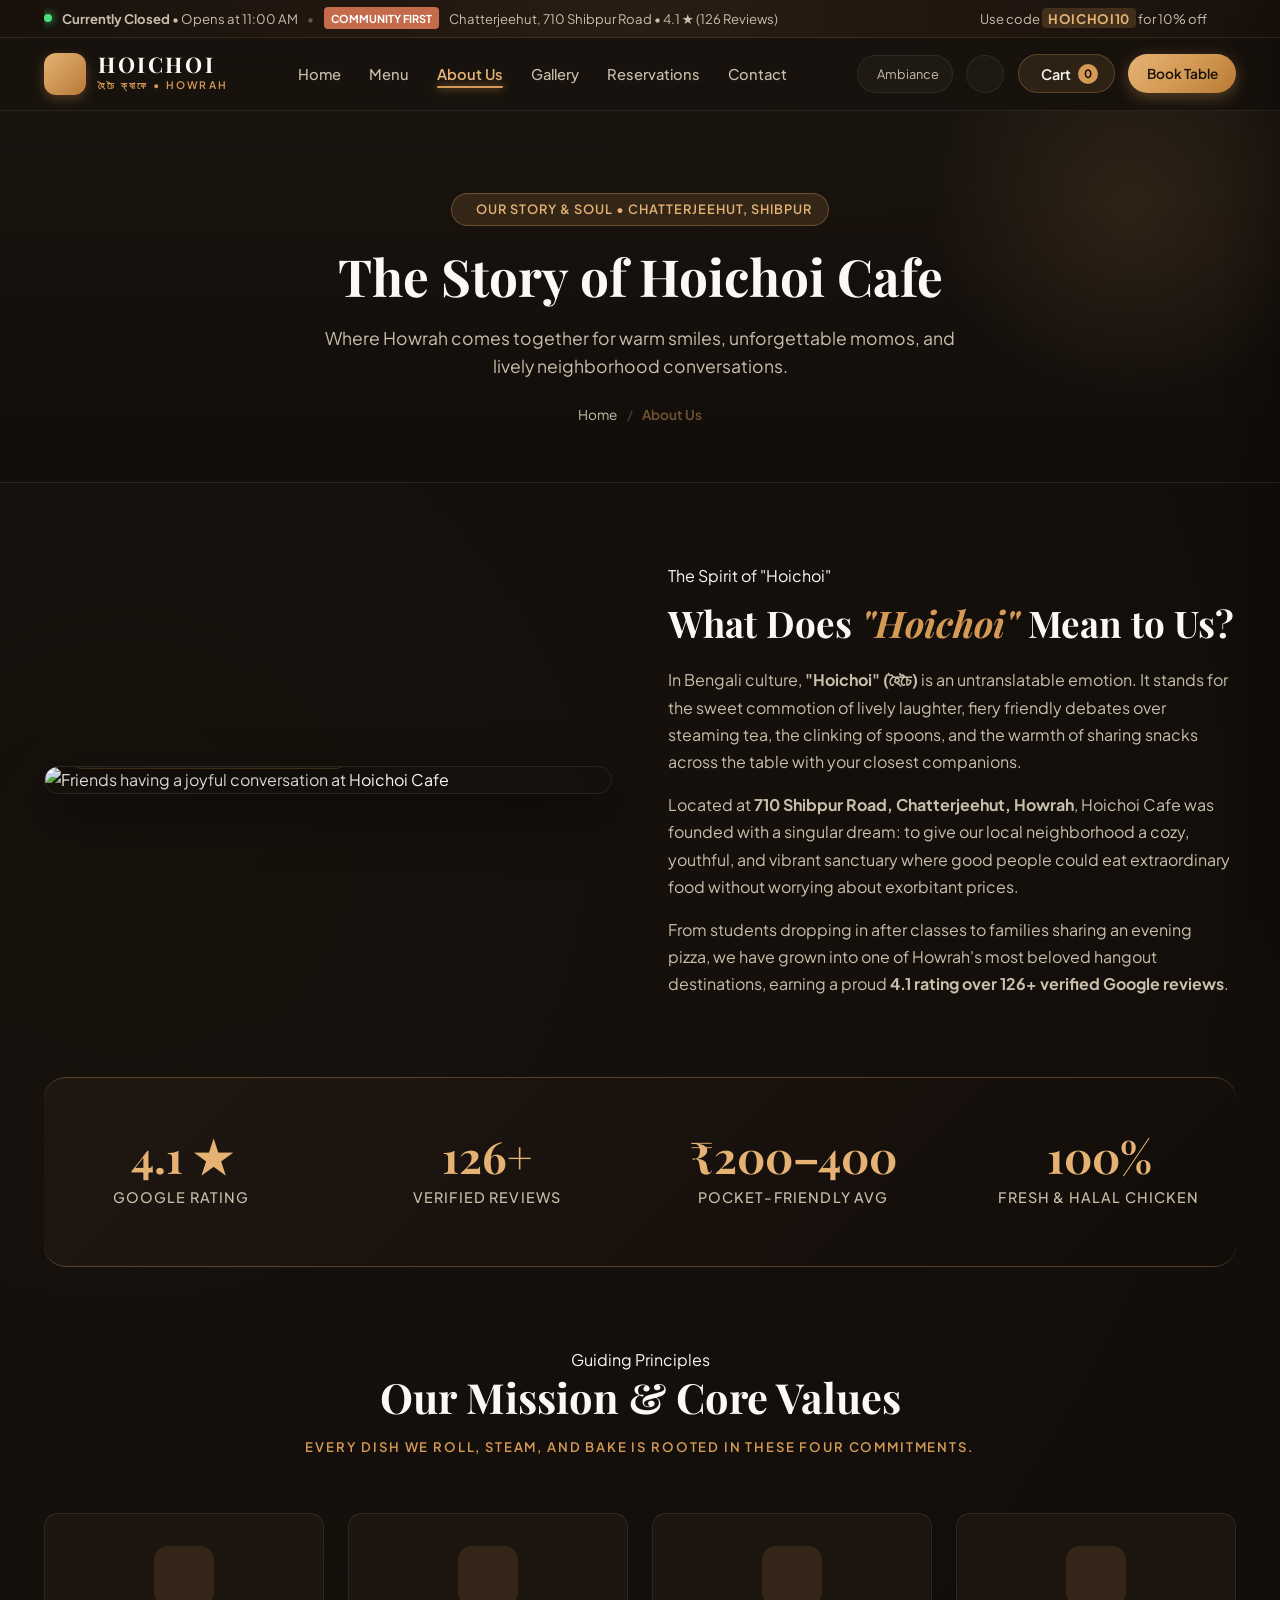
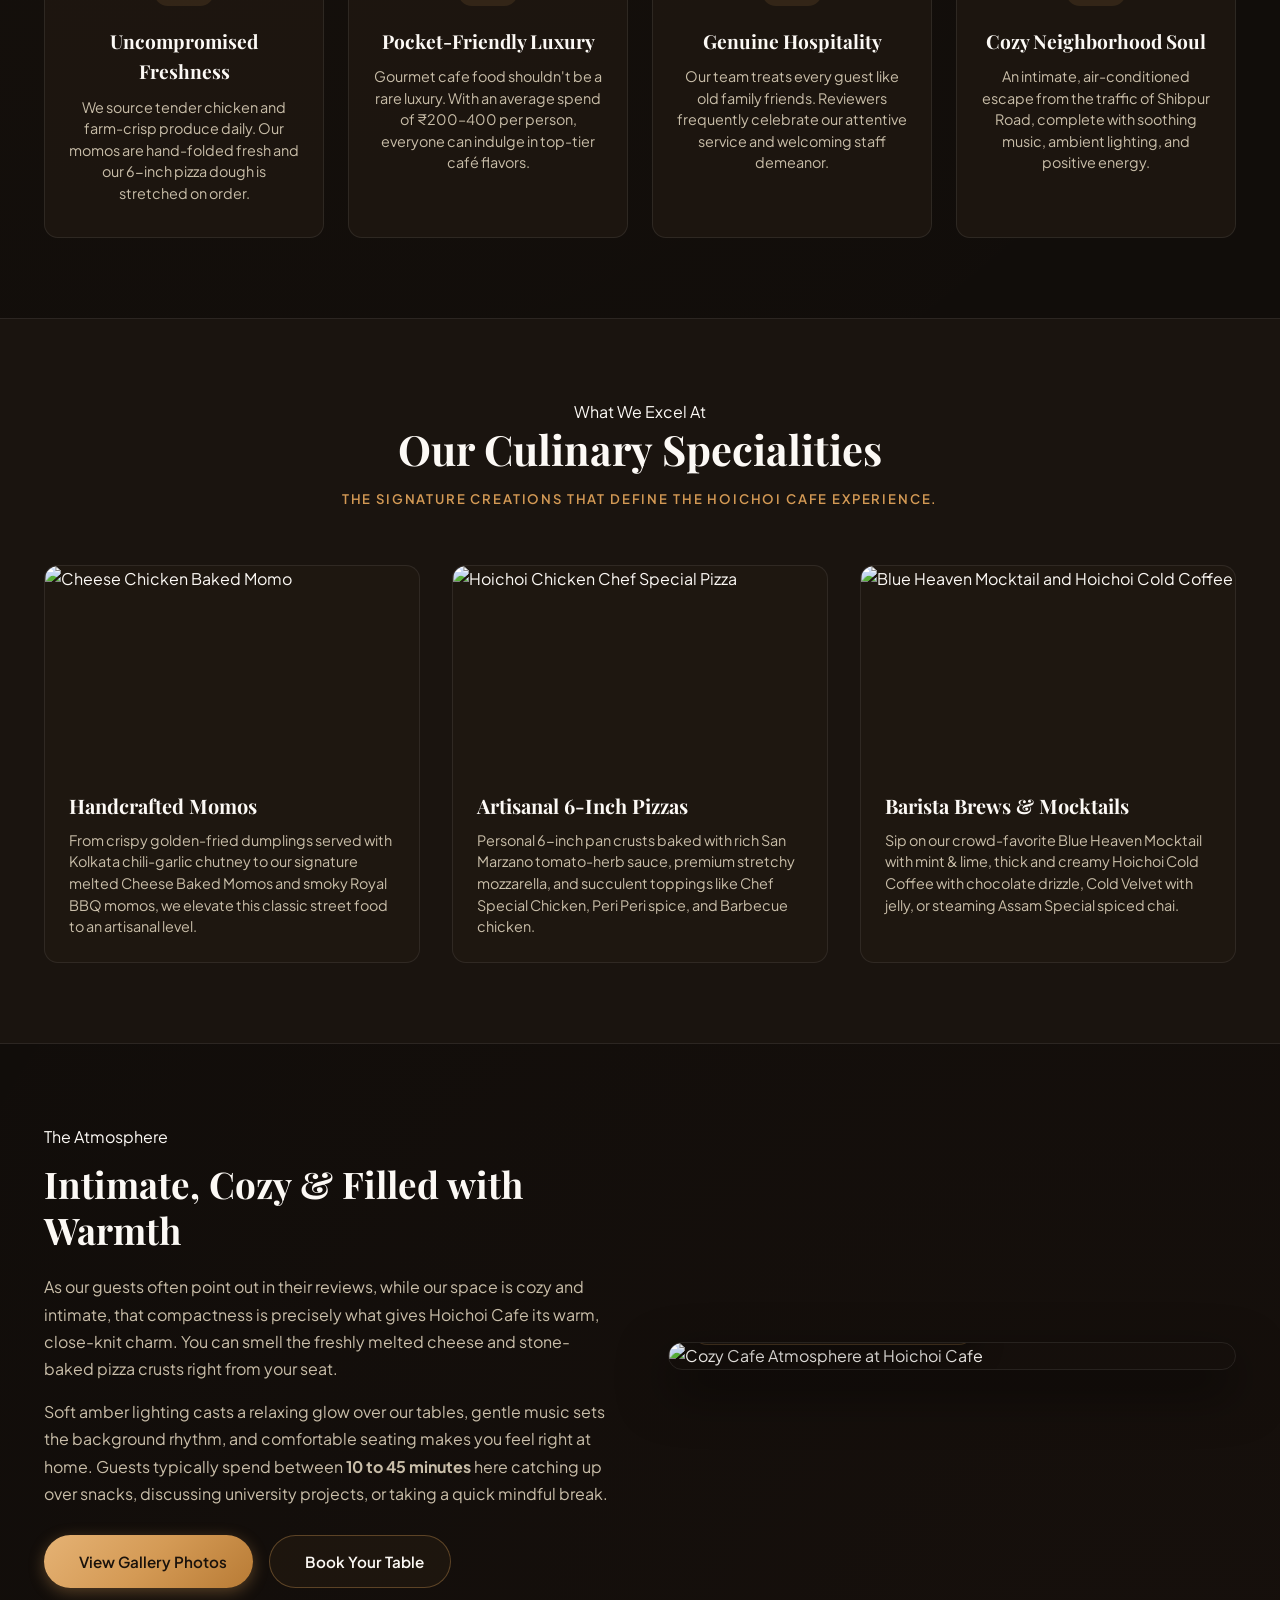
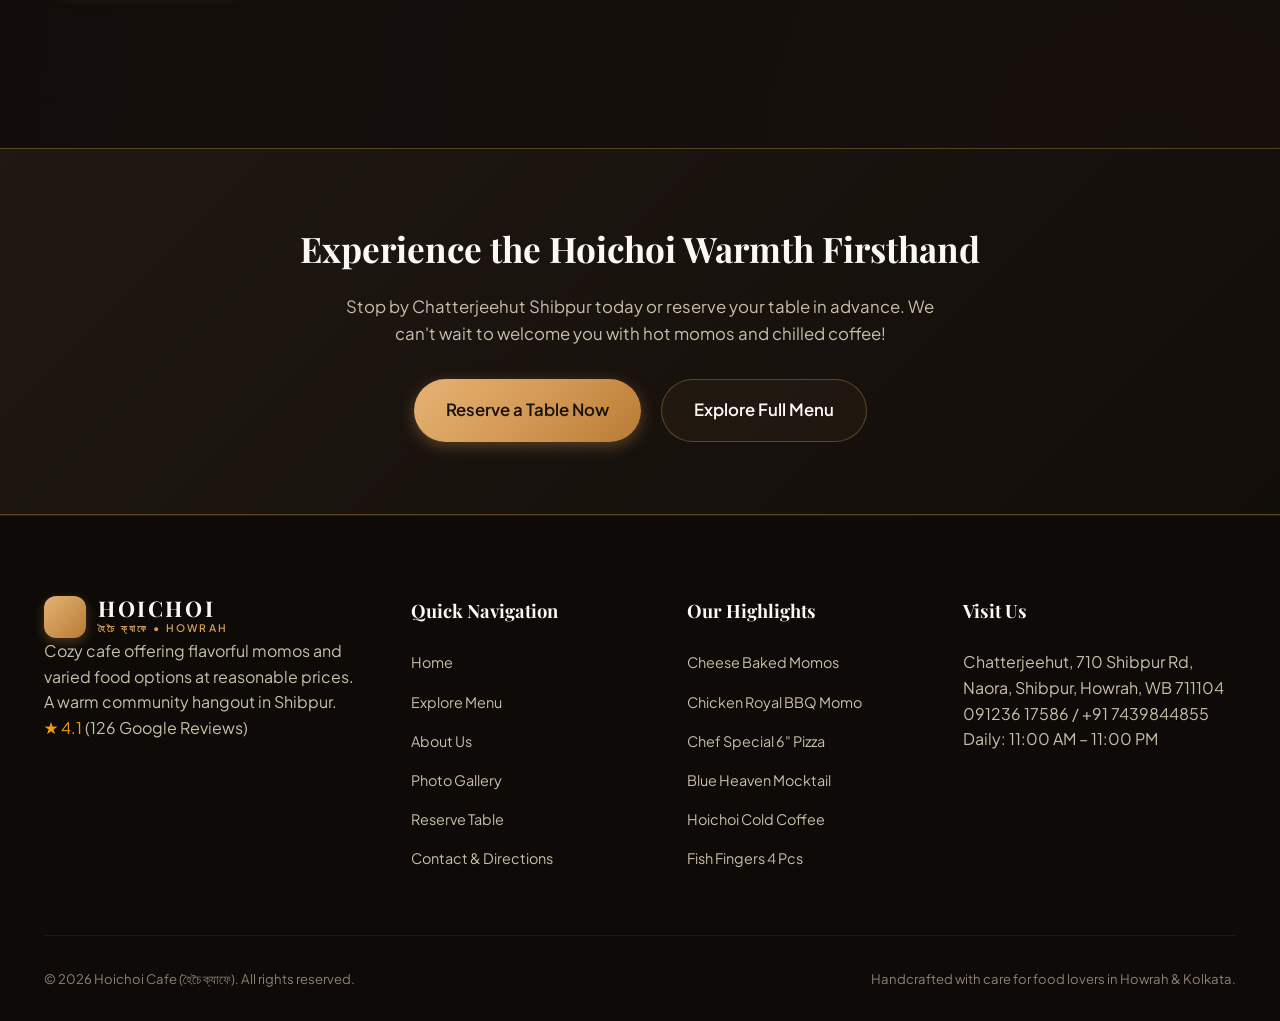
==== commit 864e0af2: "Add files via upload" ====
--- a/about.html
+++ b/about.html
@@ -121,7 +121,7 @@
       <a href="reservations.html" class="btn btn-primary btn-block">Reserve a Table</a>
       <div class="drawer-info" style="margin-top: 1rem;">
         <p><i class="ph ph-map-pin"></i> Chatterjeehut, 710 Shibpur Rd, Howrah</p>
-        <p><i class="ph ph-phone"></i> 091236 17586</p>
+        <p><i class="ph ph-phone"></i> 091236 17586 / +91 7439844855</p>
       </div>
     </div>
   </div>
@@ -401,7 +401,7 @@
             <i class="ph ph-map-pin"></i> Chatterjeehut, 710 Shibpur Rd, Naora, Shibpur, Howrah, WB 711104
           </p>
           <p class="footer-phone">
-            <i class="ph ph-phone"></i> <a href="tel:09123617586">091236 17586</a>
+            <i class="ph ph-phone"></i> <a href="tel:09123617586">091236 17586</a> / <a href="tel:+917439844855">+91 7439844855</a>
           </p>
           <p class="footer-hours">
             <i class="ph ph-clock"></i> Daily: 11:00 AM – 11:00 PM
@@ -484,24 +484,213 @@
         <span>Proceed to Checkout</span>
         <i class="ph ph-arrow-right"></i>
       </button>
+
+      <!-- Swiggy & Zomato Quick Order in Cart -->
+      <div style="margin-top: 1rem; padding-top: 1rem; border-top: 1px solid var(--border-subtle); text-align: center;">
+        <span style="font-size: 0.78rem; text-transform: uppercase; letter-spacing: 0.05em; color: var(--text-muted); display: block; margin-bottom: 0.6rem;">Or Order via Delivery Partners</span>
+        <div style="display: grid; grid-template-columns: 1fr 1fr; gap: 0.5rem;">
+          <a href="https://www.swiggy.com/restaurants/hoichoi-cafe-shibpur-howrah" target="_blank" rel="noopener" class="btn btn-sm btn-swiggy" style="font-size: 0.8rem; padding: 0.5rem 0.6rem;">
+            <i class="ph ph-moped"></i> Swiggy
+          </a>
+          <a href="https://www.zomato.com/kolkata/hoichoi-cafe-shibpur-howrah" target="_blank" rel="noopener" class="btn btn-sm btn-zomato" style="font-size: 0.8rem; padding: 0.5rem 0.6rem;">
+            <i class="ph ph-fork-knife"></i> Zomato
+          </a>
+        </div>
+      </div>
+    </div>
+  </div>
+
+  <!-- CHECKOUT MODAL (CUSTOMER DETAILS, PAYMENT & OWNER NOTIFICATION) -->
+  <div class="modal-backdrop" id="checkoutModal">
+    <div class="checkout-modal-dialog">
+      <div style="display: flex; justify-content: space-between; align-items: center; border-bottom: 1px solid var(--border-subtle); padding-bottom: 1rem; margin-bottom: 1.5rem;">
+        <div style="display: flex; align-items: center; gap: 0.6rem;">
+          <i class="ph ph-receipt" style="font-size: 1.5rem; color: var(--accent-light);"></i>
+          <h3 style="font-family: var(--font-heading); font-size: 1.4rem; margin: 0;">Complete Your Order</h3>
+        </div>
+        <button class="close-btn" id="closeCheckoutModalBtn" aria-label="Close checkout">&times;</button>
+      </div>
+
+      <form id="checkoutForm">
+        <!-- Step 1: Customer Details -->
+        <div class="checkout-step-title">
+          <i class="ph ph-user"></i>
+          <span>1. Customer & Delivery Details</span>
+        </div>
+
+        <div class="form-row two-col" style="display: grid; grid-template-columns: 1fr 1fr; gap: 1rem; margin-bottom: 1rem;">
+          <div class="form-group">
+            <label for="orderCustName">Full Name <span style="color: #ef4444;">*</span></label>
+            <input type="text" id="orderCustName" class="form-control" placeholder="e.g. Rahul Sen" required>
+          </div>
+          <div class="form-group">
+            <label for="orderCustPhone">Phone Number <span style="color: #ef4444;">*</span></label>
+            <input type="tel" id="orderCustPhone" class="form-control" placeholder="10-digit number" pattern="[0-9]{10}" title="10-digit mobile number" required>
+          </div>
+        </div>
+
+        <div class="form-row two-col" style="display: grid; grid-template-columns: 1fr 1fr; gap: 1rem; margin-bottom: 1rem;">
+          <div class="form-group">
+            <label for="orderTypeSelect">Order Type <span style="color: #ef4444;">*</span></label>
+            <select id="orderTypeSelect" class="form-control" required>
+              <option value="Takeaway / Pickup" selected>Takeaway / Counter Pickup</option>
+              <option value="Dine-in (Table)">Dine-in (At Café Table)</option>
+              <option value="Home Delivery">Local Delivery (Shibpur Area)</option>
+            </select>
+          </div>
+          <div class="form-group">
+            <label for="orderCustAddress">Delivery Address / Table No. <span style="color: #ef4444;">*</span></label>
+            <input type="text" id="orderCustAddress" class="form-control" placeholder="e.g. Table #3 or 710 Shibpur Rd" required>
+          </div>
+        </div>
+
+        <div class="form-group" style="margin-bottom: 1.5rem;">
+          <label for="orderCustNotes">Cooking / Special Instructions</label>
+          <input type="text" id="orderCustNotes" class="form-control" placeholder="e.g. Extra spicy red momo sauce, less ice in mocktail">
+        </div>
+
+        <!-- Step 2: Payment & Platform Options -->
+        <div class="checkout-step-title">
+          <i class="ph ph-credit-card"></i>
+          <span>2. Choose Payment Method / Partner Platform</span>
+        </div>
+
+        <div class="payment-options-grid">
+          <!-- UPI -->
+          <label class="payment-opt-card active" id="payOptUPI">
+            <input type="radio" name="paymentMethod" value="UPI (GPay / PhonePe / Paytm)" checked>
+            <div class="payment-opt-icon" style="color: #4ade80;"><i class="ph ph-qr-code"></i></div>
+            <div class="payment-opt-details">
+              <span class="payment-opt-name">UPI / QR Code</span>
+              <span class="payment-opt-desc">GPay, PhonePe, Paytm</span>
+            </div>
+          </label>
+
+          <!-- Cash / Counter -->
+          <label class="payment-opt-card" id="payOptCash">
+            <input type="radio" name="paymentMethod" value="Cash on Delivery / Counter">
+            <div class="payment-opt-icon"><i class="ph ph-money"></i></div>
+            <div class="payment-opt-details">
+              <span class="payment-opt-name">Cash / Pay at Counter</span>
+              <span class="payment-opt-desc">Pay upon delivery/dine-in</span>
+            </div>
+          </label>
+
+          <!-- Swiggy -->
+          <label class="payment-opt-card" id="payOptSwiggy">
+            <input type="radio" name="paymentMethod" value="Swiggy Partner Order">
+            <div class="payment-opt-icon" style="background: rgba(252, 128, 25, 0.15); color: #fc8019;"><i class="ph ph-moped"></i></div>
+            <div class="payment-opt-details">
+              <span class="payment-opt-name">Order via Swiggy</span>
+              <span class="payment-opt-desc">Official Partner Delivery</span>
+            </div>
+          </label>
+
+          <!-- Zomato -->
+          <label class="payment-opt-card" id="payOptZomato">
+            <input type="radio" name="paymentMethod" value="Zomato Partner Order">
+            <div class="payment-opt-icon" style="background: rgba(226, 55, 68, 0.15); color: #e23744;"><i class="ph ph-fork-knife"></i></div>
+            <div class="payment-opt-details">
+              <span class="payment-opt-name">Order via Zomato</span>
+              <span class="payment-opt-desc">Official Dining Partner</span>
+            </div>
+          </label>
+        </div>
+
+        <!-- UPI QR Code Block -->
+        <div class="upi-qr-card show" id="upiQRCard">
+          <span style="font-size: 0.82rem; color: var(--text-secondary); text-transform: uppercase; letter-spacing: 0.05em; display: block;">Scan & Pay via Any UPI App</span>
+          <img src="https://api.qrserver.com/v1/create-qr-code/?size=150x150&data=upi%3A%2F%2Fpay%3Fpa%3D7439844855%40upi%26pn%3DHoichoi%2520Cafe%26cu%3DINR" alt="UPI QR Code for Hoichoi Cafe">
+          <div>
+            <span class="upi-id-badge"><i class="ph ph-copy"></i> UPI ID: <strong>7439844855@upi</strong></span>
+          </div>
+          <span style="font-size: 0.78rem; color: var(--text-muted); display: block; margin-top: 0.35rem;">Recipient: Hoichoi Cafe (Owner: +91 7439844855)</span>
+        </div>
+
+        <!-- Swiggy / Zomato Info Box -->
+        <div id="partnerRedirectBox" style="display: none; background: rgba(252, 128, 25, 0.1); border: 1px dashed #fc8019; border-radius: var(--radius-md); padding: 1rem; margin-bottom: 1.5rem; text-align: center;">
+          <p id="partnerRedirectMsg" style="font-size: 0.88rem; color: var(--text-primary); margin-bottom: 0.5rem;"></p>
+          <a id="partnerDirectLink" href="#" target="_blank" rel="noopener" class="btn btn-sm btn-swiggy">Open Partner App</a>
+        </div>
+
+        <!-- Owner Phone Notification Notice -->
+        <div class="owner-notification-box">
+          <i class="ph-fill ph-whatsapp-logo"></i>
+          <div class="owner-notif-text">
+            <h5>Instant Owner Alert (+91 7439844855)</h5>
+            <p>
+              When you place this order, complete customer details, item quantities, and delivery address will be transmitted directly to the café owner's phone via WhatsApp for immediate kitchen preparation!
+            </p>
+          </div>
+        </div>
+
+        <!-- Order Total Row -->
+        <div style="display: flex; justify-content: space-between; align-items: center; background: var(--bg-card); padding: 1rem 1.25rem; border-radius: var(--radius-md); border: 1px solid var(--border-accent); margin-bottom: 1.5rem;">
+          <span style="font-size: 1rem; font-weight: 600; color: var(--text-secondary);">Total Payable:</span>
+          <span id="checkoutTotalAmount" style="font-size: 1.5rem; font-weight: 800; color: var(--accent-light);">₹0</span>
+        </div>
+
+        <div style="display: flex; gap: 1rem;">
+          <button type="button" class="btn btn-outline" id="backToCartBtn" style="flex: 1;">Back to Cart</button>
+          <button type="submit" class="btn btn-whatsapp" id="placeOrderBtn" style="flex: 2;">
+            <i class="ph-fill ph-whatsapp-logo"></i>
+            <span>Send Order to Owner (+91 7439844855)</span>
+          </button>
+        </div>
+      </form>
     </div>
   </div>
 
   <!-- CHECKOUT SUCCESS MODAL -->
   <div class="modal-backdrop" id="checkoutSuccessModal">
-    <div class="checkout-card glassmorphism">
-      <div class="checkout-badge-icon"><i class="ph-fill ph-check-circle"></i></div>
-      <h2 style="font-family: var(--font-heading); margin-bottom: 0.5rem;">Order Received!</h2>
-      <p style="color: var(--text-secondary); margin-bottom: 1.5rem;">
-        Thank you for ordering at Hoichoi Cafe. Your order reference code is:
+    <div class="checkout-card glassmorphism" style="padding: 2.25rem; text-align: center;">
+      <div class="checkout-badge-icon" style="color: #4ade80; font-size: 3.5rem; margin-bottom: 0.75rem;"><i class="ph-fill ph-check-circle"></i></div>
+      <h2 style="font-family: var(--font-heading); margin-bottom: 0.5rem;">Order Placed Successfully!</h2>
+      <p style="color: var(--text-secondary); margin-bottom: 1rem; font-size: 0.95rem;">
+        Your order notification has been dispatched directly to the café owner's phone at <strong>+91 7439844855</strong>.
       </p>
-      <div class="order-ref-pill" id="orderReferenceCode" style="font-size: 1.4rem; font-weight: 700; letter-spacing: 0.1em; color: var(--accent-light); margin-bottom: 1rem;">
+
+      <div class="order-ref-pill" id="orderReferenceCode" style="font-size: 1.4rem; font-weight: 700; letter-spacing: 0.1em; color: var(--accent-light); margin-bottom: 1rem; background: rgba(212, 154, 85, 0.15); padding: 0.5rem 1rem; border-radius: var(--radius-full); display: inline-block;">
         #HC-5421
       </div>
-      <p style="font-size: 0.9rem; color: var(--text-muted); margin-bottom: 1.5rem;">
-        Total: <strong id="modalOrderTotal" style="color: var(--text-primary);">₹0</strong> • Estimated preparation time: 15–20 minutes. Please present this code at our counter at Chatterjeehut.
-      </p>
-      <button class="btn btn-primary" id="closeOrderSuccessBtn">Awesome, Got It!</button>
+
+      <div style="background: var(--bg-secondary); border-radius: var(--radius-sm); padding: 1rem 1.25rem; text-align: left; font-size: 0.88rem; margin: 1rem 0 1.5rem; border: 1px solid var(--border-subtle);">
+        <div style="display: flex; justify-content: space-between; margin-bottom: 0.35rem;">
+          <span style="color: var(--text-muted);">Customer:</span>
+          <strong id="modalCustName" style="color: var(--text-primary);">-</strong>
+        </div>
+        <div style="display: flex; justify-content: space-between; margin-bottom: 0.35rem;">
+          <span style="color: var(--text-muted);">Phone:</span>
+          <strong id="modalCustPhone" style="color: var(--text-primary);">-</strong>
+        </div>
+        <div style="display: flex; justify-content: space-between; margin-bottom: 0.35rem;">
+          <span style="color: var(--text-muted);">Order Type:</span>
+          <strong id="modalOrderType" style="color: var(--text-primary);">-</strong>
+        </div>
+        <div style="display: flex; justify-content: space-between; margin-bottom: 0.35rem;">
+          <span style="color: var(--text-muted);">Payment:</span>
+          <strong id="modalPaymentMethod" style="color: var(--accent-light);">-</strong>
+        </div>
+        <div style="display: flex; justify-content: space-between; border-top: 1px solid var(--border-subtle); padding-top: 0.35rem; margin-top: 0.35rem;">
+          <span style="color: var(--text-muted);">Total Amount:</span>
+          <strong id="modalOrderTotal" style="color: var(--accent-light); font-size: 1.1rem;">₹0</strong>
+        </div>
+      </div>
+
+      <div style="display: flex; flex-direction: column; gap: 0.75rem;">
+        <a id="modalWhatsAppOwnerLink" href="#" target="_blank" rel="noopener" class="btn btn-whatsapp btn-block">
+          <i class="ph-fill ph-whatsapp-logo"></i> Open Order on WhatsApp (+91 7439844855)
+        </a>
+        <div style="display: grid; grid-template-columns: 1fr 1fr; gap: 0.75rem;">
+          <a href="tel:+917439844855" class="btn btn-outline btn-sm">
+            <i class="ph ph-phone"></i> Call Owner
+          </a>
+          <button class="btn btn-outline btn-sm" onclick="window.print()">
+            <i class="ph ph-printer"></i> Print Receipt
+          </button>
+        </div>
+        <button class="btn btn-primary btn-block" id="closeOrderSuccessBtn" style="margin-top: 0.5rem;">Done / Close</button>
+      </div>
     </div>
   </div>
 
--- a/styles.css
+++ b/styles.css
@@ -2656,6 +2656,11 @@
   justify-content: center;
   padding: 1.5rem;
 }
+.modal-backdrop.active,
+.modal-backdrop.open,
+.modal-backdrop.show {
+  display: flex !important;
+}
 
 .custom-modal {
   width: 100%;
@@ -3956,3 +3961,376 @@
     grid-template-columns: 1fr;
   }
 }
+
+
+/* ==========================================================================
+   SWIGGY, ZOMATO & WHATSAPP OWNER NOTIFICATION ENHANCEMENTS
+   ========================================================================== */
+
+/* Partner Brand Buttons */
+.btn-whatsapp {
+  background: #25D366 !important;
+  color: #ffffff !important;
+  font-weight: 700 !important;
+  border: 1px solid #20ba5a !important;
+  box-shadow: 0 4px 14px rgba(37, 211, 102, 0.35) !important;
+  display: inline-flex;
+  align-items: center;
+  justify-content: center;
+  gap: 0.5rem;
+  transition: all var(--transition-fast) !important;
+}
+
+.btn-whatsapp:hover {
+  background: #20ba5a !important;
+  transform: translateY(-2px);
+  box-shadow: 0 6px 18px rgba(37, 211, 102, 0.5) !important;
+}
+
+.btn-swiggy {
+  background: #fc8019 !important;
+  color: #ffffff !important;
+  font-weight: 700 !important;
+  border: 1px solid #e26e10 !important;
+  box-shadow: 0 4px 14px rgba(252, 128, 25, 0.35) !important;
+  display: inline-flex;
+  align-items: center;
+  justify-content: center;
+  gap: 0.5rem;
+  transition: all var(--transition-fast) !important;
+}
+
+.btn-swiggy:hover {
+  background: #e26e10 !important;
+  transform: translateY(-2px);
+  box-shadow: 0 6px 18px rgba(252, 128, 25, 0.5) !important;
+}
+
+.btn-zomato {
+  background: #e23744 !important;
+  color: #ffffff !important;
+  font-weight: 700 !important;
+  border: 1px solid #cb202d !important;
+  box-shadow: 0 4px 14px rgba(226, 55, 68, 0.35) !important;
+  display: inline-flex;
+  align-items: center;
+  justify-content: center;
+  gap: 0.5rem;
+  transition: all var(--transition-fast) !important;
+}
+
+.btn-zomato:hover {
+  background: #cb202d !important;
+  transform: translateY(-2px);
+  box-shadow: 0 6px 18px rgba(226, 55, 68, 0.5) !important;
+}
+
+/* Swiggy & Zomato Partner Collaboration Banner */
+.partner-collab-section {
+  background: linear-gradient(135deg, rgba(32, 24, 18, 0.98) 0%, rgba(20, 15, 11, 0.98) 100%);
+  border: 1px solid var(--border-accent);
+  border-radius: var(--radius-lg);
+  padding: 2.25rem;
+  margin: 2.5rem 0;
+  box-shadow: var(--shadow-md);
+  position: relative;
+  overflow: hidden;
+}
+
+.partner-collab-section::before {
+  content: '';
+  position: absolute;
+  top: -50px;
+  right: -50px;
+  width: 200px;
+  height: 200px;
+  background: radial-gradient(circle, rgba(252, 128, 25, 0.15) 0%, transparent 70%);
+  border-radius: 50%;
+  pointer-events: none;
+}
+
+.partner-grid {
+  display: grid;
+  grid-template-columns: 1fr 1fr;
+  gap: 1.5rem;
+  margin-top: 1.25rem;
+}
+
+.partner-card {
+  background: var(--bg-card);
+  border-radius: var(--radius-md);
+  padding: 1.5rem;
+  border: 1px solid var(--border-subtle);
+  display: flex;
+  align-items: center;
+  justify-content: space-between;
+  gap: 1rem;
+  transition: all var(--transition-normal);
+}
+
+.partner-card:hover {
+  transform: translateY(-4px);
+  box-shadow: var(--shadow-md);
+}
+
+.partner-card.swiggy {
+  border-color: rgba(252, 128, 25, 0.35);
+}
+
+.partner-card.swiggy:hover {
+  border-color: #fc8019;
+  box-shadow: 0 8px 24px rgba(252, 128, 25, 0.25);
+}
+
+.partner-card.zomato {
+  border-color: rgba(226, 55, 68, 0.35);
+}
+
+.partner-card.zomato:hover {
+  border-color: #e23744;
+  box-shadow: 0 8px 24px rgba(226, 55, 68, 0.25);
+}
+
+.partner-brand-badge {
+  display: flex;
+  align-items: center;
+  gap: 0.85rem;
+}
+
+.partner-logo-icon {
+  width: 48px;
+  height: 48px;
+  border-radius: 12px;
+  display: flex;
+  align-items: center;
+  justify-content: center;
+  font-weight: 800;
+  font-size: 1.3rem;
+  flex-shrink: 0;
+}
+
+.partner-logo-icon.swiggy {
+  background: #fc8019;
+  color: #fff;
+}
+
+.partner-logo-icon.zomato {
+  background: #e23744;
+  color: #fff;
+  font-family: serif;
+}
+
+.partner-brand-info h4 {
+  font-size: 1.15rem;
+  color: var(--text-primary);
+  margin-bottom: 0.2rem;
+}
+
+.partner-brand-info p {
+  font-size: 0.82rem;
+  color: var(--text-secondary);
+}
+
+/* Modal and Freezing Fixes */
+.modal-backdrop {
+  position: fixed;
+  inset: 0;
+  background: rgba(0, 0, 0, 0.8);
+  backdrop-filter: blur(8px);
+  -webkit-backdrop-filter: blur(8px);
+  z-index: 3000;
+  display: none !important;
+  align-items: center;
+  justify-content: center;
+  padding: 1.5rem;
+  overflow-y: auto;
+  -webkit-overflow-scrolling: touch;
+}
+
+.modal-backdrop.open {
+  display: flex !important;
+}
+
+.item-modal,
+.checkout-card {
+  width: 100%;
+  max-width: 580px;
+  max-height: 90vh;
+  overflow-y: auto;
+  border-radius: var(--radius-lg);
+  background: var(--bg-card);
+  border: 1px solid var(--border-accent);
+  box-shadow: var(--shadow-lg);
+  margin: auto;
+  position: relative;
+}
+
+/* Interactive Checkout Modal Styling */
+.checkout-modal-dialog {
+  width: 100%;
+  max-width: 620px;
+  max-height: 90vh;
+  overflow-y: auto;
+  border-radius: var(--radius-lg);
+  background: var(--bg-secondary);
+  border: 1px solid var(--border-accent);
+  box-shadow: var(--shadow-lg);
+  padding: 2.25rem;
+  position: relative;
+}
+
+.checkout-step-title {
+  display: flex;
+  align-items: center;
+  gap: 0.6rem;
+  font-size: 1.15rem;
+  color: var(--accent-light);
+  font-family: var(--font-heading);
+  margin-bottom: 1rem;
+  border-bottom: 1px solid var(--border-subtle);
+  padding-bottom: 0.5rem;
+}
+
+.payment-options-grid {
+  display: grid;
+  grid-template-columns: repeat(2, 1fr);
+  gap: 1rem;
+  margin-bottom: 1.5rem;
+}
+
+.payment-opt-card {
+  position: relative;
+  background: var(--bg-card);
+  border: 1.5px solid var(--border-subtle);
+  border-radius: var(--radius-md);
+  padding: 1rem;
+  cursor: pointer;
+  display: flex;
+  align-items: center;
+  gap: 0.75rem;
+  transition: all var(--transition-fast);
+}
+
+.payment-opt-card input[type="radio"] {
+  accent-color: var(--accent-primary);
+  width: 18px;
+  height: 18px;
+}
+
+.payment-opt-card:hover,
+.payment-opt-card.active {
+  border-color: var(--accent-primary);
+  background: rgba(212, 154, 85, 0.1);
+  box-shadow: 0 0 12px rgba(212, 154, 85, 0.2);
+}
+
+.payment-opt-icon {
+  width: 38px;
+  height: 38px;
+  border-radius: 8px;
+  display: flex;
+  align-items: center;
+  justify-content: center;
+  font-size: 1.25rem;
+  background: rgba(255, 255, 255, 0.06);
+  color: var(--accent-light);
+}
+
+.payment-opt-details {
+  display: flex;
+  flex-direction: column;
+}
+
+.payment-opt-name {
+  font-weight: 600;
+  font-size: 0.92rem;
+  color: var(--text-primary);
+}
+
+.payment-opt-desc {
+  font-size: 0.75rem;
+  color: var(--text-secondary);
+}
+
+/* UPI QR Code Container */
+.upi-qr-card {
+  background: var(--bg-card);
+  border: 1px dashed var(--accent-primary);
+  border-radius: var(--radius-md);
+  padding: 1.25rem;
+  text-align: center;
+  margin-bottom: 1.5rem;
+  display: none;
+}
+
+.upi-qr-card.show {
+  display: block;
+}
+
+.upi-qr-card img {
+  width: 140px;
+  height: 140px;
+  border-radius: 8px;
+  background: #fff;
+  padding: 8px;
+  margin: 0.5rem auto;
+  display: block;
+}
+
+.upi-id-badge {
+  display: inline-flex;
+  align-items: center;
+  gap: 0.5rem;
+  background: rgba(212, 154, 85, 0.15);
+  border: 1px solid var(--border-accent);
+  padding: 0.35rem 0.85rem;
+  border-radius: var(--radius-full);
+  font-size: 0.88rem;
+  color: var(--accent-light);
+  margin-top: 0.5rem;
+  font-weight: 600;
+}
+
+/* Owner Notification Card */
+.owner-notification-box {
+  background: rgba(37, 211, 102, 0.08);
+  border: 1px solid rgba(37, 211, 102, 0.3);
+  border-radius: var(--radius-md);
+  padding: 1.25rem;
+  margin-bottom: 1.5rem;
+  display: flex;
+  align-items: flex-start;
+  gap: 0.85rem;
+}
+
+.owner-notification-box i {
+  font-size: 1.6rem;
+  color: #25D366;
+  flex-shrink: 0;
+  margin-top: 2px;
+}
+
+.owner-notif-text h5 {
+  font-size: 0.95rem;
+  color: var(--text-primary);
+  margin-bottom: 0.2rem;
+}
+
+.owner-notif-text p {
+  font-size: 0.82rem;
+  color: var(--text-secondary);
+  line-height: 1.4;
+}
+
+/* Responsive adjustments */
+@media (max-width: 768px) {
+  .partner-grid {
+    grid-template-columns: 1fr;
+  }
+  .payment-options-grid {
+    grid-template-columns: 1fr;
+  }
+  .checkout-modal-dialog {
+    padding: 1.5rem 1.25rem;
+  }
+}
